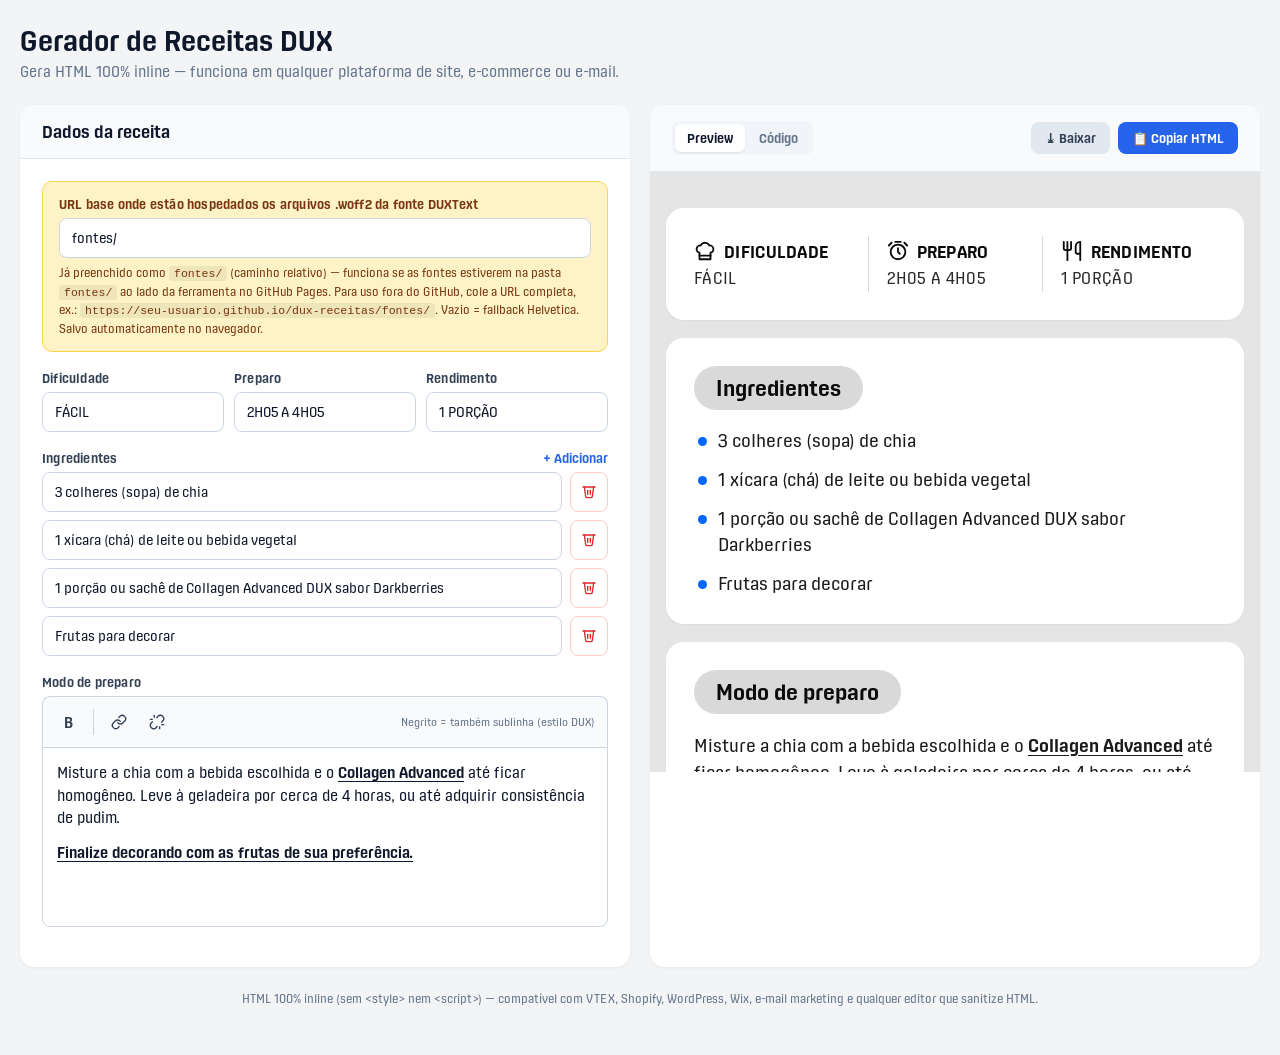
==== index.html @ 65982598 "Add files via upload" ====
<!DOCTYPE html>
<html lang="pt-BR">
<head>
<meta charset="UTF-8">
<meta name="viewport" content="width=device-width, initial-scale=1.0">
<title>Gerador de Receitas DUX</title>
<style>
  /* ============ FONTES DUXText (interface) ============ */
  @font-face { font-family: 'DUXText'; font-style: normal; font-weight: 300; src: url([data-uri]) format('woff2'); font-display: swap; }
  @font-face { font-family: 'DUXText'; font-style: normal; font-weight: 400; src: url([data-uri]) format('woff2'); font-display: swap; }
  @font-face { font-family: 'DUXText'; font-style: normal; font-weight: 700; src: url([data-uri]) format('woff2'); font-display: swap; }
  @font-face { font-family: 'DUXText'; font-style: italic; font-weight: 400; src: url([data-uri]) format('woff2'); font-display: swap; }

  *, *::before, *::after { box-sizing: border-box; }
  html, body { margin: 0; padding: 0; }
  body { font-family: 'DUXText', 'Helvetica Neue', Arial, sans-serif; background: #f3f4f6; color: #0f172a; min-height: 100vh; -webkit-font-smoothing: antialiased; }

  .app { max-width: 1280px; margin: 0 auto; padding: 24px 20px 40px; }
  .header { margin-bottom: 24px; }
  .header h1 { font-size: 28px; font-weight: 700; margin: 0; color: #0f172a; }
  .header p { font-size: 15px; color: #64748b; margin: 4px 0 0; font-weight: 400; }

  .grid { display: grid; grid-template-columns: 1fr 1fr; gap: 20px; }
  @media (max-width: 900px) { .grid { grid-template-columns: 1fr; } }

  .panel { background: #fff; border-radius: 14px; box-shadow: 0 1px 3px rgba(0,0,0,0.06); overflow: hidden; }
  .panel-header { padding: 16px 22px; border-bottom: 1px solid #e2e8f0; display: flex; align-items: center; justify-content: space-between; gap: 12px; flex-wrap: wrap; background: #f8fafc; }
  .panel-title { font-size: 17px; font-weight: 700; color: #0f172a; }
  .panel-body { padding: 22px; }

  .field { margin-bottom: 18px; }
  .field-label { display: block; font-size: 13px; font-weight: 700; color: #334155; margin-bottom: 6px; letter-spacing: 0.2px; }
  .row3 { display: grid; grid-template-columns: 1fr 1fr 1fr; gap: 10px; }
  @media (max-width: 600px) { .row3 { grid-template-columns: 1fr; } }

  input[type="text"], input[type="url"], textarea {
    width: 100%; padding: 10px 12px; border: 1px solid #cbd5e1; border-radius: 8px;
    font-family: inherit; font-size: 14px; color: #0f172a; background: #fff;
    transition: border-color 0.15s, box-shadow 0.15s;
  }
  input:focus, textarea:focus { outline: none; border-color: #2563eb; box-shadow: 0 0 0 3px rgba(37,99,235,0.15); }

  .ingredient-row { display: flex; gap: 8px; margin-bottom: 8px; }
  .ingredient-row input { flex: 1; }
  .btn-icon { padding: 8px 10px; border: 1px solid #fecaca; background: #fff; color: #dc2626; border-radius: 8px; cursor: pointer; font-family: inherit; }
  .btn-icon:hover:not(:disabled) { background: #fef2f2; }
  .btn-icon:disabled { opacity: 0.3; cursor: not-allowed; }
  .btn-add { background: none; border: none; color: #2563eb; font-weight: 700; cursor: pointer; font-size: 13px; padding: 0; font-family: inherit; }
  .btn-add:hover { text-decoration: underline; }

  .editor-toolbar { display: flex; gap: 4px; padding: 8px; border: 1px solid #cbd5e1; border-bottom: none; border-radius: 8px 8px 0 0; background: #f8fafc; }
  .tb-btn { width: 34px; height: 34px; display: inline-flex; align-items: center; justify-content: center; border: 1px solid transparent; background: transparent; border-radius: 6px; cursor: pointer; font-family: inherit; color: #334155; font-size: 15px; padding: 0; }
  .tb-btn:hover { background: #fff; border-color: #cbd5e1; color: #0f172a; }
  .tb-btn.active { background: #2563eb; color: #fff; border-color: #2563eb; }
  .tb-btn strong { font-weight: 800; }
  .tb-sep { width: 1px; background: #cbd5e1; margin: 4px 4px; }
  .tb-hint { margin-left: auto; font-size: 11px; color: #64748b; align-self: center; padding-right: 4px; }

  .editor { min-height: 180px; max-height: 400px; overflow-y: auto; padding: 14px; border: 1px solid #cbd5e1; border-radius: 0 0 8px 8px; font-family: inherit; font-size: 15px; color: #0f172a; background: #fff; line-height: 1.5; }
  .editor:focus { outline: none; border-color: #2563eb; box-shadow: 0 0 0 3px rgba(37,99,235,0.15); }
  .editor p { margin: 0 0 12px; }
  .editor p:last-child { margin-bottom: 0; }
  .editor strong { font-weight: 700; text-decoration: underline; text-underline-offset: 3px; }
  .editor a { color: #0066ff; text-decoration: underline; }
  .editor:empty::before { content: attr(data-placeholder); color: #94a3b8; pointer-events: none; }

  .modal-backdrop { position: fixed; inset: 0; background: rgba(15,23,42,0.5); display: none; align-items: center; justify-content: center; z-index: 100; padding: 20px; }
  .modal-backdrop.open { display: flex; }
  .modal { background: #fff; border-radius: 12px; padding: 24px; max-width: 460px; width: 100%; box-shadow: 0 20px 50px rgba(0,0,0,0.25); }
  .modal h3 { margin: 0 0 14px; font-size: 18px; font-weight: 700; color: #0f172a; }
  .modal-actions { display: flex; gap: 8px; justify-content: flex-end; margin-top: 16px; }

  .btn { display: inline-flex; align-items: center; gap: 6px; padding: 8px 14px; border-radius: 8px; font-family: inherit; font-size: 13px; font-weight: 700; cursor: pointer; border: none; }
  .btn-primary { background: #2563eb; color: #fff; }
  .btn-primary:hover { background: #1d4ed8; }
  .btn-secondary { background: #e2e8f0; color: #334155; }
  .btn-secondary:hover { background: #cbd5e1; }
  .btn-ghost { background: transparent; color: #64748b; }
  .btn-ghost:hover { background: #f1f5f9; color: #0f172a; }

  .tabs { display: inline-flex; background: #f1f5f9; padding: 3px; border-radius: 8px; gap: 2px; }
  .tab { padding: 6px 12px; border: none; background: transparent; border-radius: 6px; cursor: pointer; font-family: inherit; font-size: 13px; font-weight: 700; color: #64748b; }
  .tab.active { background: #fff; color: #0f172a; box-shadow: 0 1px 2px rgba(0,0,0,0.08); }

  .config-box { background: #fef3c7; border: 1px solid #fcd34d; border-radius: 10px; padding: 14px 16px; margin-bottom: 18px; }
  .config-box .field { margin-bottom: 8px; }
  .config-box .field:last-child { margin-bottom: 0; }
  .config-box .field-label { color: #78350f; }
  .config-box .hint { font-size: 12px; color: #78350f; font-weight: 400; line-height: 1.45; }
  .config-box code { background: rgba(0,0,0,0.06); padding: 1px 5px; border-radius: 3px; font-size: 11.5px; }

  .preview-container { background: #e5e5e5; height: 600px; overflow: auto; }
  .preview-container iframe { width: 100%; height: 100%; border: none; background: #e5e5e5; }
  .code-container { background: #0f172a; color: #e2e8f0; padding: 16px; max-height: 600px; overflow: auto; font-family: ui-monospace, SFMono-Regular, Menlo, monospace; font-size: 12px; line-height: 1.5; white-space: pre-wrap; word-break: break-all; }

  .toast { position: fixed; bottom: 24px; right: 24px; background: #0f172a; color: #fff; padding: 12px 18px; border-radius: 8px; font-weight: 700; font-size: 14px; opacity: 0; transform: translateY(20px); transition: all 0.25s; z-index: 200; pointer-events: none; }
  .toast.show { opacity: 1; transform: translateY(0); }

  .footer { text-align: center; margin-top: 24px; font-size: 12px; color: #64748b; font-weight: 400; }
</style>
</head>
<body>

<div class="app">
  <header class="header">
    <h1>Gerador de Receitas DUX</h1>
    <p>Gera HTML 100% inline — funciona em qualquer plataforma de site, e-commerce ou e-mail.</p>
  </header>

  <div class="grid">

    <!-- ============ FORMULÁRIO ============ -->
    <div class="panel">
      <div class="panel-header"><div class="panel-title">Dados da receita</div></div>
      <div class="panel-body">

        <div class="config-box">
          <div class="field">
            <label class="field-label" for="font-url">URL base onde estão hospedados os arquivos .woff2 da fonte DUXText</label>
            <input type="url" id="font-url" placeholder="Ex: https://seu-usuario.github.io/dux-receitas/fontes/ ou fontes/" value="fontes/">
            <div class="hint" style="margin-top:6px;">
              Já preenchido como <code>fontes/</code> (caminho relativo) — funciona se as fontes estiverem na pasta <code>fontes/</code> ao lado da ferramenta no GitHub Pages. Para uso fora do GitHub, cole a URL completa, ex.: <code>https://seu-usuario.github.io/dux-receitas/fontes/</code>. Vazio = fallback Helvetica. Salvo automaticamente no navegador.
            </div>
          </div>
        </div>

        <div class="field">
          <div class="row3">
            <div>
              <label class="field-label">Dificuldade</label>
              <input type="text" id="f-difficulty" value="FÁCIL">
            </div>
            <div>
              <label class="field-label">Preparo</label>
              <input type="text" id="f-prep" value="2H05 A 4H05">
            </div>
            <div>
              <label class="field-label">Rendimento</label>
              <input type="text" id="f-yield" value="1 PORÇÃO">
            </div>
          </div>
        </div>

        <div class="field">
          <div style="display:flex; justify-content:space-between; align-items:center; margin-bottom:6px;">
            <label class="field-label" style="margin:0;">Ingredientes</label>
            <button class="btn-add" id="btn-add-ing">+ Adicionar</button>
          </div>
          <div id="ingredients-list"></div>
        </div>

        <div class="field">
          <label class="field-label">Modo de preparo</label>
          <div class="editor-toolbar">
            <button type="button" class="tb-btn" data-cmd="bold" title="Negrito (Ctrl+B)"><strong>B</strong></button>
            <div class="tb-sep"></div>
            <button type="button" class="tb-btn" id="btn-link" title="Inserir/editar link (Ctrl+K)">
              <svg width="16" height="16" viewBox="0 0 24 24" fill="none" stroke="currentColor" stroke-width="2" stroke-linecap="round" stroke-linejoin="round"><path d="M10 13a5 5 0 0 0 7.54.54l3-3a5 5 0 0 0-7.07-7.07l-1.72 1.71"/><path d="M14 11a5 5 0 0 0-7.54-.54l-3 3a5 5 0 0 0 7.07 7.07l1.71-1.71"/></svg>
            </button>
            <button type="button" class="tb-btn" id="btn-unlink" title="Remover link">
              <svg width="16" height="16" viewBox="0 0 24 24" fill="none" stroke="currentColor" stroke-width="2" stroke-linecap="round" stroke-linejoin="round"><path d="m18.84 12.25 1.72-1.71h-.02a5.004 5.004 0 0 0-.12-7.07 5.006 5.006 0 0 0-6.95 0l-1.72 1.71"/><path d="m5.17 11.75-1.71 1.71a5.004 5.004 0 0 0 .12 7.07 5.006 5.006 0 0 0 6.95 0l1.71-1.71"/><line x1="8" y1="2" x2="8" y2="5"/><line x1="2" y1="8" x2="5" y2="8"/><line x1="16" y1="19" x2="16" y2="22"/><line x1="19" y1="16" x2="22" y2="16"/></svg>
            </button>
            <div class="tb-hint">Negrito = também sublinha (estilo DUX)</div>
          </div>
          <div class="editor" id="editor" contenteditable="true" data-placeholder="Escreva o modo de preparo aqui..."></div>
        </div>

      </div>
    </div>

    <!-- ============ PREVIEW / CÓDIGO ============ -->
    <div class="panel">
      <div class="panel-header">
        <div class="tabs">
          <button class="tab active" data-view="preview">Preview</button>
          <button class="tab" data-view="code">Código</button>
        </div>
        <div style="display:flex; gap:8px;">
          <button class="btn btn-secondary" id="btn-download">⤓ Baixar</button>
          <button class="btn btn-primary" id="btn-copy">📋 Copiar HTML</button>
        </div>
      </div>
      <div class="preview-container" id="preview-pane"><iframe id="preview-frame"></iframe></div>
      <div class="code-container" id="code-pane" style="display:none;"></div>
    </div>

  </div>

  <p class="footer">HTML 100% inline (sem &lt;style&gt; nem &lt;script&gt;) — compatível com VTEX, Shopify, WordPress, Wix, e-mail marketing e qualquer editor que sanitize HTML.</p>
</div>

<!-- Modal de link -->
<div class="modal-backdrop" id="link-modal">
  <div class="modal">
    <h3 id="link-modal-title">Inserir link</h3>
    <div class="field">
      <label class="field-label">Texto exibido</label>
      <input type="text" id="link-text" placeholder="Ex.: clique aqui">
    </div>
    <div class="field" style="margin-bottom:0;">
      <label class="field-label">URL</label>
      <input type="text" id="link-url" placeholder="https://...">
    </div>
    <div class="modal-actions">
      <button class="btn btn-ghost" id="link-cancel">Cancelar</button>
      <button class="btn btn-primary" id="link-save">Aplicar</button>
    </div>
  </div>
</div>

<div class="toast" id="toast">Copiado!</div>

<script>
(function() {
  'use strict';

  // ============ ESTADO ============
  let ingredients = [
    '3 colheres (sopa) de chia',
    '1 xícara (chá) de leite ou bebida vegetal',
    '1 porção ou sachê de Collagen Advanced DUX sabor Darkberries',
    'Frutas para decorar'
  ];

  // ============ UTILS ============
  const $ = (s) => document.querySelector(s);
  const $$ = (s) => document.querySelectorAll(s);
  const escapeHtml = (s) => s.replace(/&/g,'&amp;').replace(/</g,'&lt;').replace(/>/g,'&gt;').replace(/"/g,'&quot;');
  const escapeAttr = (s) => s.replace(/&/g,'&amp;').replace(/"/g,'&quot;').replace(/</g,'&lt;').replace(/>/g,'&gt;');

  function showToast(msg) {
    const t = $('#toast'); t.textContent = msg; t.classList.add('show');
    setTimeout(() => t.classList.remove('show'), 1800);
  }

  // ============ FONT URL (salvo em localStorage) ============
  const fontUrlInput = $('#font-url');
  const savedFontUrl = localStorage.getItem('dux_font_url');
  if (savedFontUrl) fontUrlInput.value = savedFontUrl;
  fontUrlInput.addEventListener('input', () => {
    localStorage.setItem('dux_font_url', fontUrlInput.value.trim());
    updateOutput();
  });

  // ============ INGREDIENTES ============
  function renderIngredients() {
    const list = $('#ingredients-list');
    list.innerHTML = '';
    ingredients.forEach((ing, i) => {
      const row = document.createElement('div');
      row.className = 'ingredient-row';
      row.innerHTML = `
        <input type="text" value="${escapeAttr(ing)}" data-idx="${i}">
        <button class="btn-icon" data-remove="${i}" ${ingredients.length===1?'disabled':''} title="Remover">
          <svg width="16" height="16" viewBox="0 0 24 24" fill="none" stroke="currentColor" stroke-width="2" stroke-linecap="round" stroke-linejoin="round"><polyline points="3 6 5 6 21 6"/><path d="M19 6l-2 14a2 2 0 0 1-2 2H9a2 2 0 0 1-2-2L5 6"/><path d="M10 11v6"/><path d="M14 11v6"/></svg>
        </button>
      `;
      list.appendChild(row);
    });
    list.querySelectorAll('input').forEach(inp => {
      inp.addEventListener('input', (e) => {
        ingredients[+e.target.dataset.idx] = e.target.value;
        updateOutput();
      });
    });
    list.querySelectorAll('[data-remove]').forEach(btn => {
      btn.addEventListener('click', (e) => {
        ingredients.splice(+e.currentTarget.dataset.remove, 1);
        renderIngredients();
        updateOutput();
      });
    });
  }

  $('#btn-add-ing').addEventListener('click', () => {
    ingredients.push('');
    renderIngredients();
    updateOutput();
    const inputs = $('#ingredients-list').querySelectorAll('input');
    inputs[inputs.length - 1].focus();
  });

  // ============ EDITOR ============
  const editor = $('#editor');
  editor.innerHTML = '<p>Misture a chia com a bebida escolhida e o <strong>Collagen Advanced</strong> até ficar homogêneo. Leve à geladeira por cerca de 4 horas, ou até adquirir consistência de pudim.</p><p><strong>Finalize decorando com as frutas de sua preferência.</strong></p>';

  $$('.tb-btn[data-cmd]').forEach(btn => {
    btn.addEventListener('mousedown', (e) => e.preventDefault());
    btn.addEventListener('click', () => {
      document.execCommand(btn.dataset.cmd, false, null);
      editor.focus();
      updateOutput();
      updateToolbarState();
    });
  });

  editor.addEventListener('keydown', (e) => {
    if ((e.ctrlKey || e.metaKey) && e.key.toLowerCase() === 'b') {
      e.preventDefault();
      document.execCommand('bold', false, null);
      updateOutput(); updateToolbarState();
    }
    if ((e.ctrlKey || e.metaKey) && e.key.toLowerCase() === 'k') {
      e.preventDefault(); openLinkModal();
    }
  });

  editor.addEventListener('input', () => {
    if (editor.innerHTML.trim() === '' || editor.innerHTML === '<br>') editor.innerHTML = '';
    updateOutput();
  });
  editor.addEventListener('mouseup', updateToolbarState);
  editor.addEventListener('keyup', updateToolbarState);

  function updateToolbarState() {
    $$('.tb-btn[data-cmd]').forEach(btn => {
      try {
        btn.classList.toggle('active', document.queryCommandState(btn.dataset.cmd));
      } catch (e) {}
    });
  }

  editor.addEventListener('paste', (e) => {
    e.preventDefault();
    const text = (e.clipboardData || window.clipboardData).getData('text/plain');
    document.execCommand('insertText', false, text);
  });

  // ============ MODAL LINK ============
  let savedRange = null;
  function saveSelection() { const sel = window.getSelection(); if (sel.rangeCount > 0) savedRange = sel.getRangeAt(0).cloneRange(); }
  function restoreSelection() { if (savedRange) { const sel = window.getSelection(); sel.removeAllRanges(); sel.addRange(savedRange); } }
  function getCurrentLink() {
    const sel = window.getSelection();
    if (sel.rangeCount === 0) return null;
    let node = sel.getRangeAt(0).startContainer;
    while (node && node !== editor) {
      if (node.nodeType === 1 && node.tagName === 'A') return node;
      node = node.parentNode;
    }
    return null;
  }
  function openLinkModal() {
    saveSelection();
    const sel = window.getSelection();
    const existing = getCurrentLink();
    if (existing) {
      $('#link-modal-title').textContent = 'Editar link';
      $('#link-text').value = existing.textContent;
      $('#link-url').value = existing.getAttribute('href') || '';
    } else {
      $('#link-modal-title').textContent = 'Inserir link';
      $('#link-text').value = sel.toString();
      $('#link-url').value = '';
    }
    $('#link-modal').classList.add('open');
    setTimeout(() => { ($('#link-text').value ? $('#link-url') : $('#link-text')).focus(); }, 50);
  }
  function closeLinkModal() { $('#link-modal').classList.remove('open'); }

  $('#btn-link').addEventListener('mousedown', (e) => e.preventDefault());
  $('#btn-link').addEventListener('click', openLinkModal);
  $('#btn-unlink').addEventListener('mousedown', (e) => e.preventDefault());
  $('#btn-unlink').addEventListener('click', () => {
    document.execCommand('unlink', false, null);
    editor.focus(); updateOutput();
  });
  $('#link-cancel').addEventListener('click', closeLinkModal);
  $('#link-modal').addEventListener('click', (e) => { if (e.target === $('#link-modal')) closeLinkModal(); });
  $('#link-save').addEventListener('click', () => {
    let url = $('#link-url').value.trim();
    const text = $('#link-text').value.trim();
    if (!url) { $('#link-url').focus(); return; }
    if (!/^(https?:|mailto:|tel:|#|\/)/i.test(url)) url = 'https://' + url;
    restoreSelection();
    const existing = getCurrentLink();
    if (existing) {
      existing.setAttribute('href', url);
      existing.setAttribute('target', '_blank');
      existing.setAttribute('rel', 'noopener');
      if (text) existing.textContent = text;
    } else {
      const linkHtml = `<a href="${escapeAttr(url)}" target="_blank" rel="noopener">${escapeHtml(text || url)}</a>`;
      document.execCommand('insertHTML', false, linkHtml);
    }
    closeLinkModal(); editor.focus(); updateOutput();
  });
  ['#link-text', '#link-url'].forEach(s => {
    $(s).addEventListener('keydown', (e) => {
      if (e.key === 'Enter') { e.preventDefault(); $('#link-save').click(); }
      if (e.key === 'Escape') closeLinkModal();
    });
  });

  // ============ SERIALIZAR EDITOR -> HTML INLINE ============
  // Aplica style="" inline em <p>, <strong> e <a>
  function getInlinePreparationHtml() {
    const clone = editor.cloneNode(true);
    // Remove atributos não desejados
    clone.querySelectorAll('*').forEach(el => {
      const tag = el.tagName.toLowerCase();
      const allowed = (tag === 'a') ? ['href'] : [];
      [...el.attributes].forEach(attr => { if (!allowed.includes(attr.name)) el.removeAttribute(attr.name); });
      if (tag === 'b') { const s = document.createElement('strong'); s.innerHTML = el.innerHTML; el.replaceWith(s); }
    });

    let html = clone.innerHTML.trim();
    if (!html.startsWith('<p')) html = '<p>' + html + '</p>';

    // Aplica estilos inline
    html = html.replace(/<p>/g, '<p style="font-family:\'DUXText\',\'Helvetica Neue\',Arial,sans-serif;font-size:18px;font-weight:400;line-height:1.5;margin:0 0 14px 0;color:#1a1a1a;">');
    html = html.replace(/<strong>/g, '<strong style="font-weight:700;text-decoration:underline;text-underline-offset:3px;">');
    // Links: substitui qualquer <a ...> existente por <a> com style inline + target/rel
    html = html.replace(/<a\s+href="([^"]*)"[^>]*>/g, (m, href) => {
      return `<a href="${href}" target="_blank" rel="noopener" style="color:#0066ff;text-decoration:underline;text-underline-offset:3px;">`;
    });
    // Remover margin-bottom do último <p>
    html = html.replace(/(<p[^>]*?)margin:0 0 14px 0;([^>]*>)(?=(?:(?!<p\b).)*$)/s, '$1margin:0;$2');

    return html;
  }

  // ============ GERAR HTML FINAL (100% INLINE) ============
  function generateHtml() {
    const difficulty = escapeHtml($('#f-difficulty').value);
    const prep = escapeHtml($('#f-prep').value);
    const yld = escapeHtml($('#f-yield').value);
    const fontUrl = fontUrlInput.value.trim().replace(/\/+$/, ''); // remove barra final

    const fontStack = "'DUXText','Helvetica Neue',Arial,sans-serif";

    // Bloco @font-face (única coisa que não pode ser inline)
    // Se a plataforma remover, o fallback Helvetica é usado automaticamente
    let fontFaceBlock = '';
    if (fontUrl) {
      fontFaceBlock = `<style>
@font-face { font-family: 'DUXText'; font-style: normal; font-weight: 300; src: url('${fontUrl}/DUXText-Light.woff2') format('woff2'); font-display: swap; }
@font-face { font-family: 'DUXText'; font-style: normal; font-weight: 400; src: url('${fontUrl}/DUXText-Regular.woff2') format('woff2'); font-display: swap; }
@font-face { font-family: 'DUXText'; font-style: normal; font-weight: 700; src: url('${fontUrl}/DUXText-Bold.woff2') format('woff2'); font-display: swap; }
@font-face { font-family: 'DUXText'; font-style: italic; font-weight: 400; src: url('${fontUrl}/DUXText-Italic.woff2') format('woff2'); font-display: swap; }
</style>
`;
    }

    // Ingredientes — bolinha azul como <span> inline real (sem ::before)
    const ingItems = ingredients.filter(i => i.trim()).map((ing, idx, arr) => {
      const isLast = idx === arr.length - 1;
      return `      <li style="font-family:${fontStack};position:relative;padding-left:24px;margin-bottom:${isLast ? '0' : '14px'};font-size:18px;font-weight:400;line-height:1.4;color:#1a1a1a;list-style:none;">
        <span style="position:absolute;left:4px;top:9px;width:9px;height:9px;background:#0066ff;border-radius:50%;display:inline-block;"></span>${escapeHtml(ing)}
      </li>`;
    }).join('\n');

    const prepHtml = getInlinePreparationHtml();

    // Estilos comuns
    const cardStyle = 'background:#ffffff;border-radius:18px;padding:28px;margin:0 auto 18px auto;max-width:720px;box-shadow:0 1px 2px rgba(0,0,0,0.04);font-family:' + fontStack + ';color:#1a1a1a;box-sizing:border-box;';
    const badgeStyle = 'display:inline-block;background:#d9d9d9;color:#0a0a0a;font-family:' + fontStack + ';font-weight:700;font-size:22px;padding:8px 22px;border-radius:999px;margin-bottom:18px;';
    const metaLabelStyle = 'font-family:' + fontStack + ';display:flex;align-items:center;gap:8px;font-weight:700;font-size:17px;letter-spacing:0.3px;margin-bottom:6px;color:#0a0a0a;';
    const metaValueStyle = 'font-family:' + fontStack + ';font-size:16px;font-weight:400;color:#2a2a2a;letter-spacing:0.3px;';
    const wrapperStyle = 'max-width:720px;margin:0 auto;padding:16px;box-sizing:border-box;background:transparent;font-family:' + fontStack + ';';

    return `<!-- Receita DUX -->
${fontFaceBlock}<div style="${wrapperStyle}">

  <!-- Quadro 1: Dificuldade / Preparo / Rendimento -->
  <div style="${cardStyle}">
    <table role="presentation" cellpadding="0" cellspacing="0" border="0" style="width:100%;border-collapse:collapse;">
      <tr>
        <td style="width:33.33%;padding:4px 18px 4px 0;border-right:1px solid #d8d8d8;vertical-align:top;">
          <div style="${metaLabelStyle}">
            <svg viewBox="0 0 24 24" width="22" height="22" fill="none" stroke="currentColor" stroke-width="2" stroke-linecap="round" stroke-linejoin="round" style="flex-shrink:0;"><path d="M6 13.87A4 4 0 0 1 7.41 6a5.11 5.11 0 0 1 1.05-1.54 5 5 0 0 1 7.08 0A5.11 5.11 0 0 1 16.59 6 4 4 0 0 1 18 13.87V21H6Z"/><line x1="6" y1="17" x2="18" y2="17"/></svg>
            DIFICULDADE
          </div>
          <div style="${metaValueStyle}">${difficulty}</div>
        </td>
        <td style="width:33.33%;padding:4px 18px;border-right:1px solid #d8d8d8;vertical-align:top;">
          <div style="${metaLabelStyle}">
            <svg viewBox="0 0 24 24" width="22" height="22" fill="none" stroke="currentColor" stroke-width="2" stroke-linecap="round" stroke-linejoin="round" style="flex-shrink:0;"><circle cx="12" cy="13" r="8"/><path d="M12 9v4l2 2"/><path d="M5 3 2 6"/><path d="m22 6-3-3"/><path d="M9 2h6"/></svg>
            PREPARO
          </div>
          <div style="${metaValueStyle}">${prep}</div>
        </td>
        <td style="width:33.33%;padding:4px 0 4px 18px;vertical-align:top;">
          <div style="${metaLabelStyle}">
            <svg viewBox="0 0 24 24" width="22" height="22" fill="none" stroke="currentColor" stroke-width="2" stroke-linecap="round" stroke-linejoin="round" style="flex-shrink:0;"><path d="M3 2v7c0 1.1.9 2 2 2h4a2 2 0 0 0 2-2V2"/><path d="M7 2v20"/><path d="M21 15V2a5 5 0 0 0-5 5v6c0 1.1.9 2 2 2h3Zm0 0v7"/></svg>
            RENDIMENTO
          </div>
          <div style="${metaValueStyle}">${yld}</div>
        </td>
      </tr>
    </table>
  </div>

  <!-- Quadro 2: Ingredientes -->
  <div style="${cardStyle}">
    <div style="${badgeStyle}">Ingredientes</div>
    <ul style="list-style:none;padding:0;margin:0;font-family:${fontStack};">
${ingItems}
    </ul>
  </div>

  <!-- Quadro 3: Modo de preparo -->
  <div style="${cardStyle}">
    <div style="${badgeStyle}">Modo de preparo</div>
    <div style="font-family:${fontStack};">
${prepHtml}
    </div>
  </div>

  <!-- Quadro 4: CTA -->
  <div style="${cardStyle}padding:24px 28px;text-align:center;">
    <a href="https://www.duxhumanhealth.com/collagen-advanced/p" target="_blank" rel="noopener" style="display:inline-block;color:#0066ff;font-family:${fontStack};font-weight:700;font-size:17px;text-decoration:none;border-bottom:2px solid #0066ff;padding-bottom:3px;">Navegue e conheça mais Receitas DUXPRO!</a>
  </div>

</div>
<!-- Fim Receita DUX -->`;
  }

  // ============ ATUALIZAR PREVIEW ============
  let currentHtml = '';
  function updateOutput() {
    currentHtml = generateHtml();
    const iframe = $('#preview-frame');
    const doc = `<!DOCTYPE html><html><head><meta charset="UTF-8"><meta name="viewport" content="width=device-width,initial-scale=1"><style>body{background:#e5e5e5;margin:0;padding:20px 0;}</style></head><body>${currentHtml}</body></html>`;
    iframe.srcdoc = doc;
    $('#code-pane').textContent = currentHtml;
  }

  $$('.tab').forEach(tab => {
    tab.addEventListener('click', () => {
      $$('.tab').forEach(t => t.classList.remove('active'));
      tab.classList.add('active');
      if (tab.dataset.view === 'preview') {
        $('#preview-pane').style.display = '';
        $('#code-pane').style.display = 'none';
      } else {
        $('#preview-pane').style.display = 'none';
        $('#code-pane').style.display = '';
      }
    });
  });

  ['#f-difficulty', '#f-prep', '#f-yield'].forEach(s => {
    $(s).addEventListener('input', updateOutput);
  });

  $('#btn-copy').addEventListener('click', async () => {
    try {
      await navigator.clipboard.writeText(currentHtml);
      showToast('HTML copiado!');
    } catch (e) {
      const ta = document.createElement('textarea');
      ta.value = currentHtml;
      document.body.appendChild(ta);
      ta.select(); document.execCommand('copy'); document.body.removeChild(ta);
      showToast('HTML copiado!');
    }
  });

  $('#btn-download').addEventListener('click', () => {
    const full = `<!DOCTYPE html><html lang="pt-BR"><head><meta charset="UTF-8"><meta name="viewport" content="width=device-width, initial-scale=1.0"><title>Receita DUX</title><style>body { background: #e5e5e5; margin: 0; padding: 24px 0; min-height: 100vh; }</style></head><body>${currentHtml}</body></html>`;
    const blob = new Blob([full], { type: 'text/html' });
    const url = URL.createObjectURL(blob);
    const a = document.createElement('a');
    a.href = url; a.download = 'receita-dux.html'; a.click();
    URL.revokeObjectURL(url);
    showToast('Arquivo baixado!');
  });

  renderIngredients();
  updateOutput();
})();
</script>

</body>
</html>
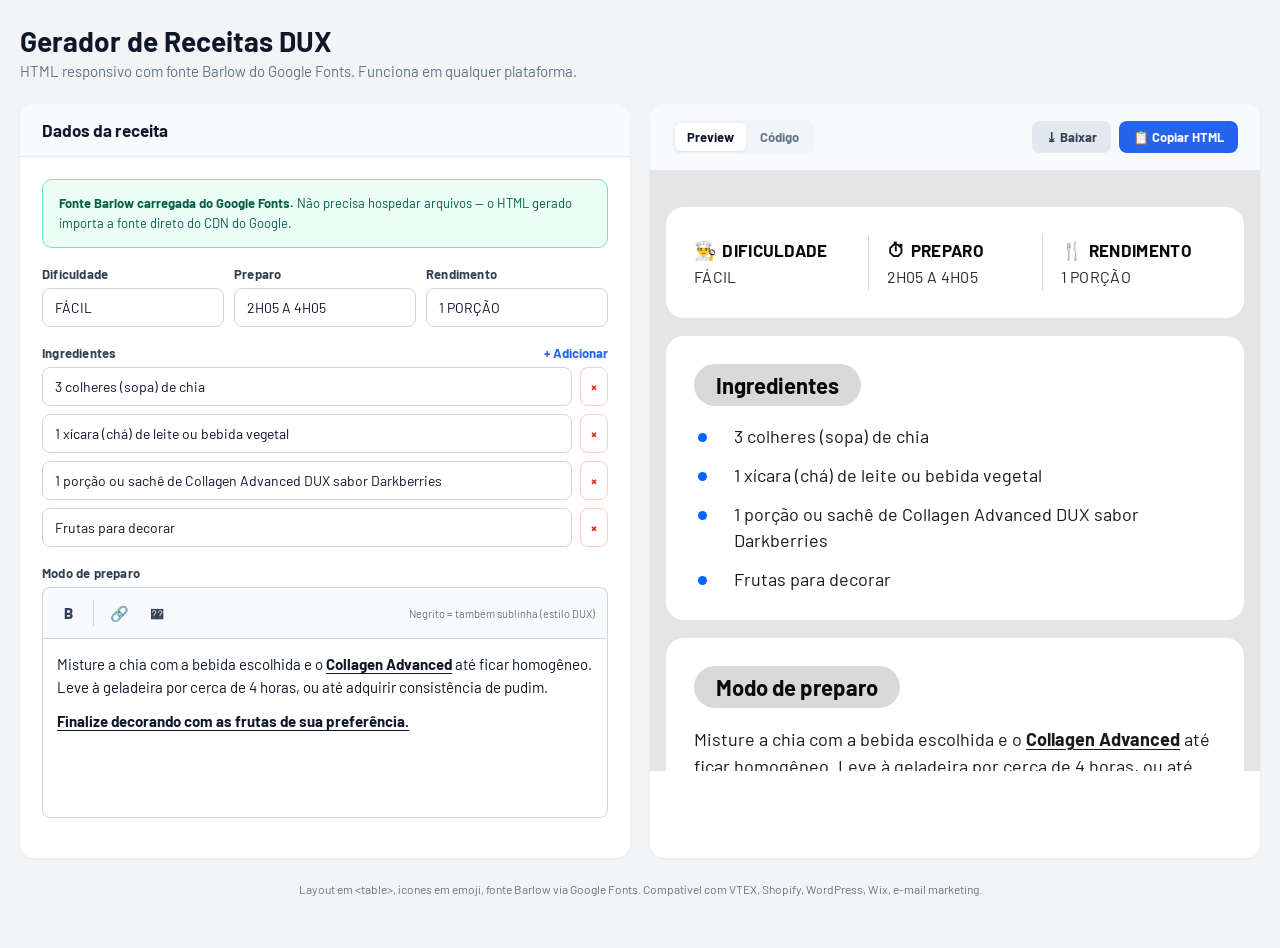
==== commit 6513bce5: "Update index.html" ====
--- a/index.html
+++ b/index.html
@@ -4,16 +4,13 @@
 <meta charset="UTF-8">
 <meta name="viewport" content="width=device-width, initial-scale=1.0">
 <title>Gerador de Receitas DUX</title>
+<link rel="preconnect" href="https://fonts.googleapis.com">
+<link rel="preconnect" href="https://fonts.gstatic.com" crossorigin>
+<link href="https://fonts.googleapis.com/css2?family=Barlow:ital,wght@0,300;0,400;0,500;0,700;1,400;1,700&display=swap" rel="stylesheet">
 <style>
-  /* ============ FONTES DUXText (interface) ============ */
-  @font-face { font-family: 'DUXText'; font-style: normal; font-weight: 300; src: url([data-uri]) format('woff2'); font-display: swap; }
-  @font-face { font-family: 'DUXText'; font-style: normal; font-weight: 400; src: url([data-uri]) format('woff2'); font-display: swap; }
-  @font-face { font-family: 'DUXText'; font-style: normal; font-weight: 700; src: url([data-uri]) format('woff2'); font-display: swap; }
-  @font-face { font-family: 'DUXText'; font-style: italic; font-weight: 400; src: url([data-uri]) format('woff2'); font-display: swap; }
-
   *, *::before, *::after { box-sizing: border-box; }
   html, body { margin: 0; padding: 0; }
-  body { font-family: 'DUXText', 'Helvetica Neue', Arial, sans-serif; background: #f3f4f6; color: #0f172a; min-height: 100vh; -webkit-font-smoothing: antialiased; }
+  body { font-family: 'Barlow', 'Helvetica Neue', Arial, sans-serif; background: #f3f4f6; color: #0f172a; min-height: 100vh; -webkit-font-smoothing: antialiased; }
 
   .app { max-width: 1280px; margin: 0 auto; padding: 24px 20px 40px; }
   .header { margin-bottom: 24px; }
@@ -36,13 +33,12 @@
   input[type="text"], input[type="url"], textarea {
     width: 100%; padding: 10px 12px; border: 1px solid #cbd5e1; border-radius: 8px;
     font-family: inherit; font-size: 14px; color: #0f172a; background: #fff;
-    transition: border-color 0.15s, box-shadow 0.15s;
   }
   input:focus, textarea:focus { outline: none; border-color: #2563eb; box-shadow: 0 0 0 3px rgba(37,99,235,0.15); }
 
   .ingredient-row { display: flex; gap: 8px; margin-bottom: 8px; }
   .ingredient-row input { flex: 1; }
-  .btn-icon { padding: 8px 10px; border: 1px solid #fecaca; background: #fff; color: #dc2626; border-radius: 8px; cursor: pointer; font-family: inherit; }
+  .btn-icon { padding: 8px 10px; border: 1px solid #fecaca; background: #fff; color: #dc2626; border-radius: 8px; cursor: pointer; font-family: inherit; font-weight: 700; }
   .btn-icon:hover:not(:disabled) { background: #fef2f2; }
   .btn-icon:disabled { opacity: 0.3; cursor: not-allowed; }
   .btn-add { background: none; border: none; color: #2563eb; font-weight: 700; cursor: pointer; font-size: 13px; padding: 0; font-family: inherit; }
@@ -82,12 +78,9 @@
   .tab { padding: 6px 12px; border: none; background: transparent; border-radius: 6px; cursor: pointer; font-family: inherit; font-size: 13px; font-weight: 700; color: #64748b; }
   .tab.active { background: #fff; color: #0f172a; box-shadow: 0 1px 2px rgba(0,0,0,0.08); }
 
-  .config-box { background: #fef3c7; border: 1px solid #fcd34d; border-radius: 10px; padding: 14px 16px; margin-bottom: 18px; }
-  .config-box .field { margin-bottom: 8px; }
-  .config-box .field:last-child { margin-bottom: 0; }
-  .config-box .field-label { color: #78350f; }
-  .config-box .hint { font-size: 12px; color: #78350f; font-weight: 400; line-height: 1.45; }
-  .config-box code { background: rgba(0,0,0,0.06); padding: 1px 5px; border-radius: 3px; font-size: 11.5px; }
+  .info-box { background: #ecfdf5; border: 1px solid #6ee7b7; border-radius: 10px; padding: 14px 16px; margin-bottom: 18px; font-size: 13px; color: #065f46; line-height: 1.5; }
+  .info-box strong { font-weight: 700; }
+  .info-box code { background: rgba(0,0,0,0.06); padding: 1px 5px; border-radius: 3px; font-size: 11.5px; }
 
   .preview-container { background: #e5e5e5; height: 600px; overflow: auto; }
   .preview-container iframe { width: 100%; height: 100%; border: none; background: #e5e5e5; }
@@ -104,24 +97,17 @@
 <div class="app">
   <header class="header">
     <h1>Gerador de Receitas DUX</h1>
-    <p>Gera HTML 100% inline — funciona em qualquer plataforma de site, e-commerce ou e-mail.</p>
+    <p>HTML responsivo com fonte Barlow do Google Fonts. Funciona em qualquer plataforma.</p>
   </header>
 
   <div class="grid">
 
-    <!-- ============ FORMULÁRIO ============ -->
     <div class="panel">
       <div class="panel-header"><div class="panel-title">Dados da receita</div></div>
       <div class="panel-body">
 
-        <div class="config-box">
-          <div class="field">
-            <label class="field-label" for="font-url">URL base onde estão hospedados os arquivos .woff2 da fonte DUXText</label>
-            <input type="url" id="font-url" placeholder="Ex: https://seu-usuario.github.io/dux-receitas/fontes/ ou fontes/" value="fontes/">
-            <div class="hint" style="margin-top:6px;">
-              Já preenchido como <code>fontes/</code> (caminho relativo) — funciona se as fontes estiverem na pasta <code>fontes/</code> ao lado da ferramenta no GitHub Pages. Para uso fora do GitHub, cole a URL completa, ex.: <code>https://seu-usuario.github.io/dux-receitas/fontes/</code>. Vazio = fallback Helvetica. Salvo automaticamente no navegador.
-            </div>
-          </div>
+        <div class="info-box">
+          <strong>Fonte Barlow carregada do Google Fonts.</strong> Não precisa hospedar arquivos — o HTML gerado importa a fonte direto do CDN do Google.
         </div>
 
         <div class="field">
@@ -154,12 +140,8 @@
           <div class="editor-toolbar">
             <button type="button" class="tb-btn" data-cmd="bold" title="Negrito (Ctrl+B)"><strong>B</strong></button>
             <div class="tb-sep"></div>
-            <button type="button" class="tb-btn" id="btn-link" title="Inserir/editar link (Ctrl+K)">
-              <svg width="16" height="16" viewBox="0 0 24 24" fill="none" stroke="currentColor" stroke-width="2" stroke-linecap="round" stroke-linejoin="round"><path d="M10 13a5 5 0 0 0 7.54.54l3-3a5 5 0 0 0-7.07-7.07l-1.72 1.71"/><path d="M14 11a5 5 0 0 0-7.54-.54l-3 3a5 5 0 0 0 7.07 7.07l1.71-1.71"/></svg>
-            </button>
-            <button type="button" class="tb-btn" id="btn-unlink" title="Remover link">
-              <svg width="16" height="16" viewBox="0 0 24 24" fill="none" stroke="currentColor" stroke-width="2" stroke-linecap="round" stroke-linejoin="round"><path d="m18.84 12.25 1.72-1.71h-.02a5.004 5.004 0 0 0-.12-7.07 5.006 5.006 0 0 0-6.95 0l-1.72 1.71"/><path d="m5.17 11.75-1.71 1.71a5.004 5.004 0 0 0 .12 7.07 5.006 5.006 0 0 0 6.95 0l1.71-1.71"/><line x1="8" y1="2" x2="8" y2="5"/><line x1="2" y1="8" x2="5" y2="8"/><line x1="16" y1="19" x2="16" y2="22"/><line x1="19" y1="16" x2="22" y2="16"/></svg>
-            </button>
+            <button type="button" class="tb-btn" id="btn-link" title="Inserir/editar link (Ctrl+K)">🔗</button>
+            <button type="button" class="tb-btn" id="btn-unlink" title="Remover link">🔗⃠</button>
             <div class="tb-hint">Negrito = também sublinha (estilo DUX)</div>
           </div>
           <div class="editor" id="editor" contenteditable="true" data-placeholder="Escreva o modo de preparo aqui..."></div>
@@ -168,7 +150,6 @@
       </div>
     </div>
 
-    <!-- ============ PREVIEW / CÓDIGO ============ -->
     <div class="panel">
       <div class="panel-header">
         <div class="tabs">
@@ -186,10 +167,9 @@
 
   </div>
 
-  <p class="footer">HTML 100% inline (sem &lt;style&gt; nem &lt;script&gt;) — compatível com VTEX, Shopify, WordPress, Wix, e-mail marketing e qualquer editor que sanitize HTML.</p>
+  <p class="footer">Layout em &lt;table&gt;, ícones em emoji, fonte Barlow via Google Fonts. Compatível com VTEX, Shopify, WordPress, Wix, e-mail marketing.</p>
 </div>
 
-<!-- Modal de link -->
 <div class="modal-backdrop" id="link-modal">
   <div class="modal">
     <h3 id="link-modal-title">Inserir link</h3>
@@ -214,7 +194,6 @@
 (function() {
   'use strict';
 
-  // ============ ESTADO ============
   let ingredients = [
     '3 colheres (sopa) de chia',
     '1 xícara (chá) de leite ou bebida vegetal',
@@ -222,7 +201,6 @@
     'Frutas para decorar'
   ];
 
-  // ============ UTILS ============
   const $ = (s) => document.querySelector(s);
   const $$ = (s) => document.querySelectorAll(s);
   const escapeHtml = (s) => s.replace(/&/g,'&amp;').replace(/</g,'&lt;').replace(/>/g,'&gt;').replace(/"/g,'&quot;');
@@ -233,16 +211,6 @@
     setTimeout(() => t.classList.remove('show'), 1800);
   }
 
-  // ============ FONT URL (salvo em localStorage) ============
-  const fontUrlInput = $('#font-url');
-  const savedFontUrl = localStorage.getItem('dux_font_url');
-  if (savedFontUrl) fontUrlInput.value = savedFontUrl;
-  fontUrlInput.addEventListener('input', () => {
-    localStorage.setItem('dux_font_url', fontUrlInput.value.trim());
-    updateOutput();
-  });
-
-  // ============ INGREDIENTES ============
   function renderIngredients() {
     const list = $('#ingredients-list');
     list.innerHTML = '';
@@ -251,9 +219,7 @@
       row.className = 'ingredient-row';
       row.innerHTML = `
         <input type="text" value="${escapeAttr(ing)}" data-idx="${i}">
-        <button class="btn-icon" data-remove="${i}" ${ingredients.length===1?'disabled':''} title="Remover">
-          <svg width="16" height="16" viewBox="0 0 24 24" fill="none" stroke="currentColor" stroke-width="2" stroke-linecap="round" stroke-linejoin="round"><polyline points="3 6 5 6 21 6"/><path d="M19 6l-2 14a2 2 0 0 1-2 2H9a2 2 0 0 1-2-2L5 6"/><path d="M10 11v6"/><path d="M14 11v6"/></svg>
-        </button>
+        <button class="btn-icon" data-remove="${i}" ${ingredients.length===1?'disabled':''} title="Remover">×</button>
       `;
       list.appendChild(row);
     });
@@ -280,7 +246,6 @@
     inputs[inputs.length - 1].focus();
   });
 
-  // ============ EDITOR ============
   const editor = $('#editor');
   editor.innerHTML = '<p>Misture a chia com a bebida escolhida e o <strong>Collagen Advanced</strong> até ficar homogêneo. Leve à geladeira por cerca de 4 horas, ou até adquirir consistência de pudim.</p><p><strong>Finalize decorando com as frutas de sua preferência.</strong></p>';
 
@@ -288,9 +253,7 @@
     btn.addEventListener('mousedown', (e) => e.preventDefault());
     btn.addEventListener('click', () => {
       document.execCommand(btn.dataset.cmd, false, null);
-      editor.focus();
-      updateOutput();
-      updateToolbarState();
+      editor.focus(); updateOutput(); updateToolbarState();
     });
   });
 
@@ -314,9 +277,7 @@
 
   function updateToolbarState() {
     $$('.tb-btn[data-cmd]').forEach(btn => {
-      try {
-        btn.classList.toggle('active', document.queryCommandState(btn.dataset.cmd));
-      } catch (e) {}
+      try { btn.classList.toggle('active', document.queryCommandState(btn.dataset.cmd)); } catch (e) {}
     });
   }
 
@@ -326,7 +287,6 @@
     document.execCommand('insertText', false, text);
   });
 
-  // ============ MODAL LINK ============
   let savedRange = null;
   function saveSelection() { const sel = window.getSelection(); if (sel.rangeCount > 0) savedRange = sel.getRangeAt(0).cloneRange(); }
   function restoreSelection() { if (savedRange) { const sel = window.getSelection(); sel.removeAllRanges(); sel.addRange(savedRange); } }
@@ -392,11 +352,8 @@
     });
   });
 
-  // ============ SERIALIZAR EDITOR -> HTML INLINE ============
-  // Aplica style="" inline em <p>, <strong> e <a>
-  function getInlinePreparationHtml() {
+  function getInlinePreparationHtml(fontStack) {
     const clone = editor.cloneNode(true);
-    // Remove atributos não desejados
     clone.querySelectorAll('*').forEach(el => {
       const tag = el.tagName.toLowerCase();
       const allowed = (tag === 'a') ? ['href'] : [];
@@ -407,99 +364,78 @@
     let html = clone.innerHTML.trim();
     if (!html.startsWith('<p')) html = '<p>' + html + '</p>';
 
-    // Aplica estilos inline
-    html = html.replace(/<p>/g, '<p style="font-family:\'DUXText\',\'Helvetica Neue\',Arial,sans-serif;font-size:18px;font-weight:400;line-height:1.5;margin:0 0 14px 0;color:#1a1a1a;">');
+    html = html.replace(/<p>/g, `<p style="font-family:${fontStack};font-size:18px;font-weight:400;line-height:1.5;margin:0 0 14px 0;color:#1a1a1a;">`);
     html = html.replace(/<strong>/g, '<strong style="font-weight:700;text-decoration:underline;text-underline-offset:3px;">');
-    // Links: substitui qualquer <a ...> existente por <a> com style inline + target/rel
     html = html.replace(/<a\s+href="([^"]*)"[^>]*>/g, (m, href) => {
       return `<a href="${href}" target="_blank" rel="noopener" style="color:#0066ff;text-decoration:underline;text-underline-offset:3px;">`;
     });
-    // Remover margin-bottom do último <p>
     html = html.replace(/(<p[^>]*?)margin:0 0 14px 0;([^>]*>)(?=(?:(?!<p\b).)*$)/s, '$1margin:0;$2');
-
     return html;
   }
 
-  // ============ GERAR HTML FINAL (100% INLINE) ============
   function generateHtml() {
     const difficulty = escapeHtml($('#f-difficulty').value);
     const prep = escapeHtml($('#f-prep').value);
     const yld = escapeHtml($('#f-yield').value);
-    const fontUrl = fontUrlInput.value.trim().replace(/\/+$/, ''); // remove barra final
-
-    const fontStack = "'DUXText','Helvetica Neue',Arial,sans-serif";
-
-    // Bloco @font-face (única coisa que não pode ser inline)
-    // Se a plataforma remover, o fallback Helvetica é usado automaticamente
-    let fontFaceBlock = '';
-    if (fontUrl) {
-      fontFaceBlock = `<style>
-@font-face { font-family: 'DUXText'; font-style: normal; font-weight: 300; src: url('${fontUrl}/DUXText-Light.woff2') format('woff2'); font-display: swap; }
-@font-face { font-family: 'DUXText'; font-style: normal; font-weight: 400; src: url('${fontUrl}/DUXText-Regular.woff2') format('woff2'); font-display: swap; }
-@font-face { font-family: 'DUXText'; font-style: normal; font-weight: 700; src: url('${fontUrl}/DUXText-Bold.woff2') format('woff2'); font-display: swap; }
-@font-face { font-family: 'DUXText'; font-style: italic; font-weight: 400; src: url('${fontUrl}/DUXText-Italic.woff2') format('woff2'); font-display: swap; }
-</style>
-`;
-    }
-
-    // Ingredientes — bolinha azul como <span> inline real (sem ::before)
+
+    const fontStack = "'Barlow','Helvetica Neue',Arial,sans-serif";
+
+    // Barlow via Google Fonts — único <link> no início do bloco
+    const fontBlock = `<link href="https://fonts.googleapis.com/css2?family=Barlow:ital,wght@0,300;0,400;0,500;0,700;1,400;1,700&display=swap" rel="stylesheet">`;
+
     const ingItems = ingredients.filter(i => i.trim()).map((ing, idx, arr) => {
       const isLast = idx === arr.length - 1;
-      return `      <li style="font-family:${fontStack};position:relative;padding-left:24px;margin-bottom:${isLast ? '0' : '14px'};font-size:18px;font-weight:400;line-height:1.4;color:#1a1a1a;list-style:none;">
-        <span style="position:absolute;left:4px;top:9px;width:9px;height:9px;background:#0066ff;border-radius:50%;display:inline-block;"></span>${escapeHtml(ing)}
-      </li>`;
+      return `        <tr>
+          <td style="width:24px;padding:0 12px ${isLast ? '0' : '14px'} 4px;vertical-align:top;">
+            <div style="width:9px;height:9px;background-color:#0066ff;border-radius:50%;margin-top:9px;"></div>
+          </td>
+          <td style="padding:0 0 ${isLast ? '0' : '14px'} 0;vertical-align:top;font-family:${fontStack};font-size:18px;font-weight:400;line-height:1.4;color:#1a1a1a;">
+            ${escapeHtml(ing)}
+          </td>
+        </tr>`;
     }).join('\n');
 
-    const prepHtml = getInlinePreparationHtml();
-
-    // Estilos comuns
-    const cardStyle = 'background:#ffffff;border-radius:18px;padding:28px;margin:0 auto 18px auto;max-width:720px;box-shadow:0 1px 2px rgba(0,0,0,0.04);font-family:' + fontStack + ';color:#1a1a1a;box-sizing:border-box;';
-    const badgeStyle = 'display:inline-block;background:#d9d9d9;color:#0a0a0a;font-family:' + fontStack + ';font-weight:700;font-size:22px;padding:8px 22px;border-radius:999px;margin-bottom:18px;';
-    const metaLabelStyle = 'font-family:' + fontStack + ';display:flex;align-items:center;gap:8px;font-weight:700;font-size:17px;letter-spacing:0.3px;margin-bottom:6px;color:#0a0a0a;';
-    const metaValueStyle = 'font-family:' + fontStack + ';font-size:16px;font-weight:400;color:#2a2a2a;letter-spacing:0.3px;';
-    const wrapperStyle = 'max-width:720px;margin:0 auto;padding:16px;box-sizing:border-box;background:transparent;font-family:' + fontStack + ';';
+    const prepHtml = getInlinePreparationHtml(fontStack);
+
+    const cardStyle = `background-color:#ffffff;border-radius:18px;padding:28px;margin:0 auto 18px auto;max-width:720px;font-family:${fontStack};color:#1a1a1a;`;
+    const badgeStyle = `display:inline-block;background-color:#d9d9d9;color:#0a0a0a;font-family:${fontStack};font-weight:700;font-size:22px;padding:8px 22px;border-radius:999px;margin-bottom:18px;`;
+    const wrapperStyle = `max-width:720px;margin:0 auto;padding:16px;background:transparent;font-family:${fontStack};`;
+
+    const metaCellStyle = (border) => `width:33.33%;padding:4px 18px;${border ? 'border-right:1px solid #d8d8d8;' : ''}vertical-align:top;font-family:${fontStack};`;
+    const metaLabelStyle = `font-family:${fontStack};font-weight:700;font-size:17px;letter-spacing:0.3px;margin-bottom:6px;color:#0a0a0a;display:block;`;
+    const metaIconStyle = `display:inline-block;margin-right:6px;font-size:18px;`;
+    const metaValueStyle = `font-family:${fontStack};font-size:16px;font-weight:400;color:#2a2a2a;letter-spacing:0.3px;display:block;`;
 
     return `<!-- Receita DUX -->
-${fontFaceBlock}<div style="${wrapperStyle}">
-
-  <!-- Quadro 1: Dificuldade / Preparo / Rendimento -->
+${fontBlock}
+<div style="${wrapperStyle}">
+
   <div style="${cardStyle}">
-    <table role="presentation" cellpadding="0" cellspacing="0" border="0" style="width:100%;border-collapse:collapse;">
+    <table role="presentation" cellpadding="0" cellspacing="0" border="0" width="100%" style="border-collapse:collapse;width:100%;">
       <tr>
-        <td style="width:33.33%;padding:4px 18px 4px 0;border-right:1px solid #d8d8d8;vertical-align:top;">
-          <div style="${metaLabelStyle}">
-            <svg viewBox="0 0 24 24" width="22" height="22" fill="none" stroke="currentColor" stroke-width="2" stroke-linecap="round" stroke-linejoin="round" style="flex-shrink:0;"><path d="M6 13.87A4 4 0 0 1 7.41 6a5.11 5.11 0 0 1 1.05-1.54 5 5 0 0 1 7.08 0A5.11 5.11 0 0 1 16.59 6 4 4 0 0 1 18 13.87V21H6Z"/><line x1="6" y1="17" x2="18" y2="17"/></svg>
-            DIFICULDADE
-          </div>
-          <div style="${metaValueStyle}">${difficulty}</div>
+        <td style="${metaCellStyle(true)}padding-left:0;">
+          <span style="${metaLabelStyle}"><span style="${metaIconStyle}">👨‍🍳</span>DIFICULDADE</span>
+          <span style="${metaValueStyle}">${difficulty}</span>
         </td>
-        <td style="width:33.33%;padding:4px 18px;border-right:1px solid #d8d8d8;vertical-align:top;">
-          <div style="${metaLabelStyle}">
-            <svg viewBox="0 0 24 24" width="22" height="22" fill="none" stroke="currentColor" stroke-width="2" stroke-linecap="round" stroke-linejoin="round" style="flex-shrink:0;"><circle cx="12" cy="13" r="8"/><path d="M12 9v4l2 2"/><path d="M5 3 2 6"/><path d="m22 6-3-3"/><path d="M9 2h6"/></svg>
-            PREPARO
-          </div>
-          <div style="${metaValueStyle}">${prep}</div>
+        <td style="${metaCellStyle(true)}">
+          <span style="${metaLabelStyle}"><span style="${metaIconStyle}">⏱</span>PREPARO</span>
+          <span style="${metaValueStyle}">${prep}</span>
         </td>
-        <td style="width:33.33%;padding:4px 0 4px 18px;vertical-align:top;">
-          <div style="${metaLabelStyle}">
-            <svg viewBox="0 0 24 24" width="22" height="22" fill="none" stroke="currentColor" stroke-width="2" stroke-linecap="round" stroke-linejoin="round" style="flex-shrink:0;"><path d="M3 2v7c0 1.1.9 2 2 2h4a2 2 0 0 0 2-2V2"/><path d="M7 2v20"/><path d="M21 15V2a5 5 0 0 0-5 5v6c0 1.1.9 2 2 2h3Zm0 0v7"/></svg>
-            RENDIMENTO
-          </div>
-          <div style="${metaValueStyle}">${yld}</div>
+        <td style="${metaCellStyle(false)}padding-right:0;">
+          <span style="${metaLabelStyle}"><span style="${metaIconStyle}">🍴</span>RENDIMENTO</span>
+          <span style="${metaValueStyle}">${yld}</span>
         </td>
       </tr>
     </table>
   </div>
 
-  <!-- Quadro 2: Ingredientes -->
   <div style="${cardStyle}">
     <div style="${badgeStyle}">Ingredientes</div>
-    <ul style="list-style:none;padding:0;margin:0;font-family:${fontStack};">
+    <table role="presentation" cellpadding="0" cellspacing="0" border="0" width="100%" style="border-collapse:collapse;width:100%;">
 ${ingItems}
-    </ul>
+    </table>
   </div>
 
-  <!-- Quadro 3: Modo de preparo -->
   <div style="${cardStyle}">
     <div style="${badgeStyle}">Modo de preparo</div>
     <div style="font-family:${fontStack};">
@@ -507,7 +443,6 @@
     </div>
   </div>
 
-  <!-- Quadro 4: CTA -->
   <div style="${cardStyle}padding:24px 28px;text-align:center;">
     <a href="https://www.duxhumanhealth.com/collagen-advanced/p" target="_blank" rel="noopener" style="display:inline-block;color:#0066ff;font-family:${fontStack};font-weight:700;font-size:17px;text-decoration:none;border-bottom:2px solid #0066ff;padding-bottom:3px;">Navegue e conheça mais Receitas DUXPRO!</a>
   </div>
@@ -516,7 +451,6 @@
 <!-- Fim Receita DUX -->`;
   }
 
-  // ============ ATUALIZAR PREVIEW ============
   let currentHtml = '';
   function updateOutput() {
     currentHtml = generateHtml();
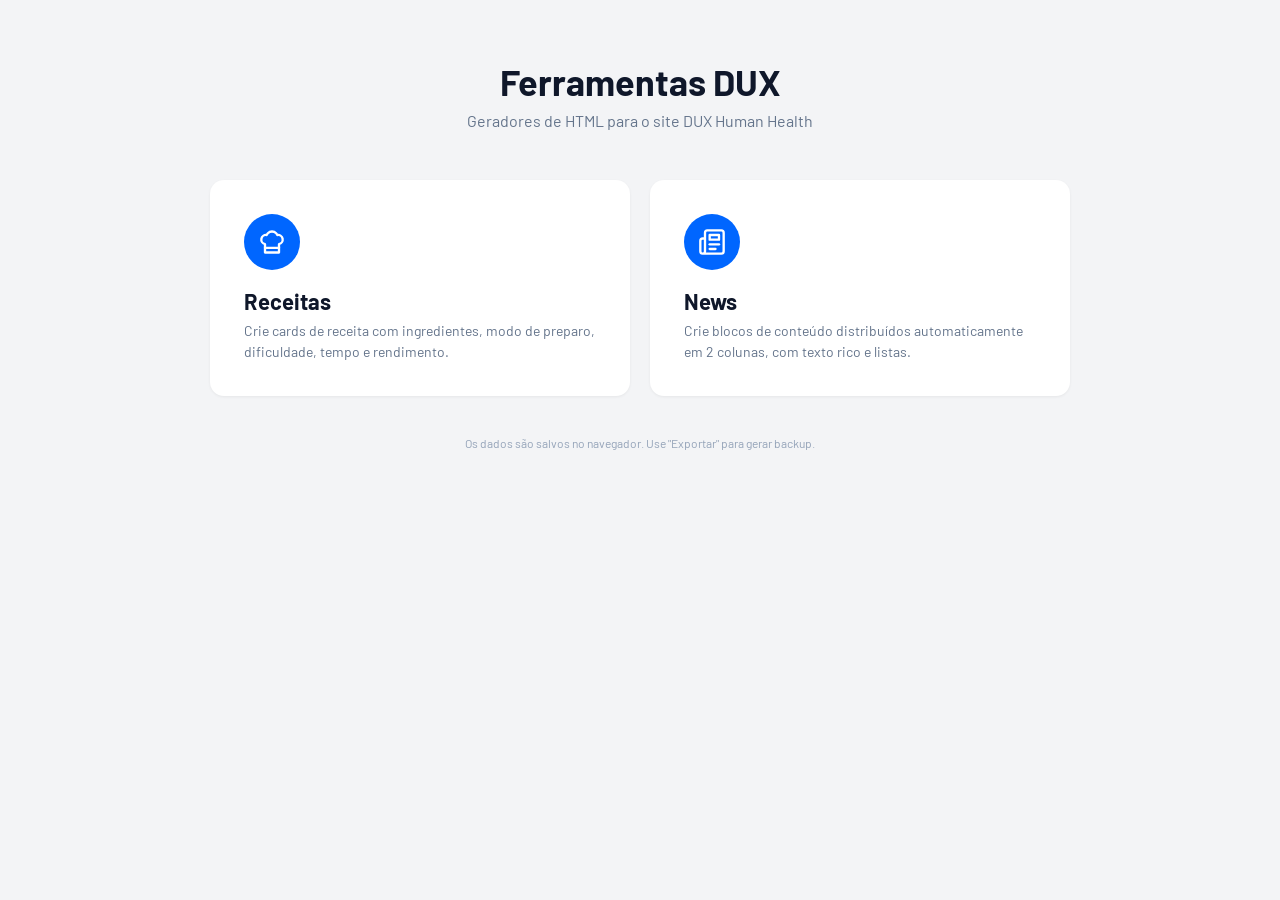
==== commit ef1b5418: "Add files via upload" ====
--- a/index.html
+++ b/index.html
@@ -3,508 +3,73 @@
 <head>
 <meta charset="UTF-8">
 <meta name="viewport" content="width=device-width, initial-scale=1.0">
-<title>Gerador de Receitas DUX</title>
+<title>Ferramentas DUX</title>
 <link rel="preconnect" href="https://fonts.googleapis.com">
 <link rel="preconnect" href="https://fonts.gstatic.com" crossorigin>
-<link href="https://fonts.googleapis.com/css2?family=Barlow:ital,wght@0,300;0,400;0,500;0,700;1,400;1,700&display=swap" rel="stylesheet">
+<link href="https://fonts.googleapis.com/css2?family=Barlow:wght@400;500;700&display=swap" rel="stylesheet">
 <style>
   *, *::before, *::after { box-sizing: border-box; }
   html, body { margin: 0; padding: 0; }
   body { font-family: 'Barlow', 'Helvetica Neue', Arial, sans-serif; background: #f3f4f6; color: #0f172a; min-height: 100vh; -webkit-font-smoothing: antialiased; }
-
-  .app { max-width: 1280px; margin: 0 auto; padding: 24px 20px 40px; }
-  .header { margin-bottom: 24px; }
-  .header h1 { font-size: 28px; font-weight: 700; margin: 0; color: #0f172a; }
-  .header p { font-size: 15px; color: #64748b; margin: 4px 0 0; font-weight: 400; }
-
-  .grid { display: grid; grid-template-columns: 1fr 1fr; gap: 20px; }
-  @media (max-width: 900px) { .grid { grid-template-columns: 1fr; } }
-
-  .panel { background: #fff; border-radius: 14px; box-shadow: 0 1px 3px rgba(0,0,0,0.06); overflow: hidden; }
-  .panel-header { padding: 16px 22px; border-bottom: 1px solid #e2e8f0; display: flex; align-items: center; justify-content: space-between; gap: 12px; flex-wrap: wrap; background: #f8fafc; }
-  .panel-title { font-size: 17px; font-weight: 700; color: #0f172a; }
-  .panel-body { padding: 22px; }
-
-  .field { margin-bottom: 18px; }
-  .field-label { display: block; font-size: 13px; font-weight: 700; color: #334155; margin-bottom: 6px; letter-spacing: 0.2px; }
-  .row3 { display: grid; grid-template-columns: 1fr 1fr 1fr; gap: 10px; }
-  @media (max-width: 600px) { .row3 { grid-template-columns: 1fr; } }
-
-  input[type="text"], input[type="url"], textarea {
-    width: 100%; padding: 10px 12px; border: 1px solid #cbd5e1; border-radius: 8px;
-    font-family: inherit; font-size: 14px; color: #0f172a; background: #fff;
+  .hub { max-width: 900px; margin: 0 auto; padding: 60px 20px; }
+  .hub-header { text-align: center; margin-bottom: 50px; }
+  .hub-header h1 { font-size: 36px; font-weight: 700; margin: 0 0 8px; }
+  .hub-header p { font-size: 16px; color: #64748b; margin: 0; }
+  .hub-grid { display: grid; grid-template-columns: 1fr 1fr; gap: 20px; }
+  @media (max-width: 720px) { .hub-grid { grid-template-columns: 1fr; } }
+  .hub-card {
+    display: block;
+    background: #fff;
+    border-radius: 14px;
+    padding: 32px;
+    text-decoration: none;
+    color: inherit;
+    box-shadow: 0 1px 3px rgba(0,0,0,0.06);
+    transition: transform 0.15s, box-shadow 0.15s;
+    border: 2px solid transparent;
   }
-  input:focus, textarea:focus { outline: none; border-color: #2563eb; box-shadow: 0 0 0 3px rgba(37,99,235,0.15); }
-
-  .ingredient-row { display: flex; gap: 8px; margin-bottom: 8px; }
-  .ingredient-row input { flex: 1; }
-  .btn-icon { padding: 8px 10px; border: 1px solid #fecaca; background: #fff; color: #dc2626; border-radius: 8px; cursor: pointer; font-family: inherit; font-weight: 700; }
-  .btn-icon:hover:not(:disabled) { background: #fef2f2; }
-  .btn-icon:disabled { opacity: 0.3; cursor: not-allowed; }
-  .btn-add { background: none; border: none; color: #2563eb; font-weight: 700; cursor: pointer; font-size: 13px; padding: 0; font-family: inherit; }
-  .btn-add:hover { text-decoration: underline; }
-
-  .editor-toolbar { display: flex; gap: 4px; padding: 8px; border: 1px solid #cbd5e1; border-bottom: none; border-radius: 8px 8px 0 0; background: #f8fafc; }
-  .tb-btn { width: 34px; height: 34px; display: inline-flex; align-items: center; justify-content: center; border: 1px solid transparent; background: transparent; border-radius: 6px; cursor: pointer; font-family: inherit; color: #334155; font-size: 15px; padding: 0; }
-  .tb-btn:hover { background: #fff; border-color: #cbd5e1; color: #0f172a; }
-  .tb-btn.active { background: #2563eb; color: #fff; border-color: #2563eb; }
-  .tb-btn strong { font-weight: 800; }
-  .tb-sep { width: 1px; background: #cbd5e1; margin: 4px 4px; }
-  .tb-hint { margin-left: auto; font-size: 11px; color: #64748b; align-self: center; padding-right: 4px; }
-
-  .editor { min-height: 180px; max-height: 400px; overflow-y: auto; padding: 14px; border: 1px solid #cbd5e1; border-radius: 0 0 8px 8px; font-family: inherit; font-size: 15px; color: #0f172a; background: #fff; line-height: 1.5; }
-  .editor:focus { outline: none; border-color: #2563eb; box-shadow: 0 0 0 3px rgba(37,99,235,0.15); }
-  .editor p { margin: 0 0 12px; }
-  .editor p:last-child { margin-bottom: 0; }
-  .editor strong { font-weight: 700; text-decoration: underline; text-underline-offset: 3px; }
-  .editor a { color: #0066ff; text-decoration: underline; }
-  .editor:empty::before { content: attr(data-placeholder); color: #94a3b8; pointer-events: none; }
-
-  .modal-backdrop { position: fixed; inset: 0; background: rgba(15,23,42,0.5); display: none; align-items: center; justify-content: center; z-index: 100; padding: 20px; }
-  .modal-backdrop.open { display: flex; }
-  .modal { background: #fff; border-radius: 12px; padding: 24px; max-width: 460px; width: 100%; box-shadow: 0 20px 50px rgba(0,0,0,0.25); }
-  .modal h3 { margin: 0 0 14px; font-size: 18px; font-weight: 700; color: #0f172a; }
-  .modal-actions { display: flex; gap: 8px; justify-content: flex-end; margin-top: 16px; }
-
-  .btn { display: inline-flex; align-items: center; gap: 6px; padding: 8px 14px; border-radius: 8px; font-family: inherit; font-size: 13px; font-weight: 700; cursor: pointer; border: none; }
-  .btn-primary { background: #2563eb; color: #fff; }
-  .btn-primary:hover { background: #1d4ed8; }
-  .btn-secondary { background: #e2e8f0; color: #334155; }
-  .btn-secondary:hover { background: #cbd5e1; }
-  .btn-ghost { background: transparent; color: #64748b; }
-  .btn-ghost:hover { background: #f1f5f9; color: #0f172a; }
-
-  .tabs { display: inline-flex; background: #f1f5f9; padding: 3px; border-radius: 8px; gap: 2px; }
-  .tab { padding: 6px 12px; border: none; background: transparent; border-radius: 6px; cursor: pointer; font-family: inherit; font-size: 13px; font-weight: 700; color: #64748b; }
-  .tab.active { background: #fff; color: #0f172a; box-shadow: 0 1px 2px rgba(0,0,0,0.08); }
-
-  .info-box { background: #ecfdf5; border: 1px solid #6ee7b7; border-radius: 10px; padding: 14px 16px; margin-bottom: 18px; font-size: 13px; color: #065f46; line-height: 1.5; }
-  .info-box strong { font-weight: 700; }
-  .info-box code { background: rgba(0,0,0,0.06); padding: 1px 5px; border-radius: 3px; font-size: 11.5px; }
-
-  .preview-container { background: #e5e5e5; height: 600px; overflow: auto; }
-  .preview-container iframe { width: 100%; height: 100%; border: none; background: #e5e5e5; }
-  .code-container { background: #0f172a; color: #e2e8f0; padding: 16px; max-height: 600px; overflow: auto; font-family: ui-monospace, SFMono-Regular, Menlo, monospace; font-size: 12px; line-height: 1.5; white-space: pre-wrap; word-break: break-all; }
-
-  .toast { position: fixed; bottom: 24px; right: 24px; background: #0f172a; color: #fff; padding: 12px 18px; border-radius: 8px; font-weight: 700; font-size: 14px; opacity: 0; transform: translateY(20px); transition: all 0.25s; z-index: 200; pointer-events: none; }
-  .toast.show { opacity: 1; transform: translateY(0); }
-
-  .footer { text-align: center; margin-top: 24px; font-size: 12px; color: #64748b; font-weight: 400; }
+  .hub-card:hover { transform: translateY(-2px); box-shadow: 0 8px 20px rgba(0,0,0,0.08); border-color: #0066ff; }
+  .hub-card-icon {
+    width: 56px; height: 56px; background: #0066ff; border-radius: 50%;
+    display: flex; align-items: center; justify-content: center;
+    margin-bottom: 18px;
+  }
+  .hub-card-icon svg { width: 28px; height: 28px; stroke: #fff; }
+  .hub-card h2 { font-size: 22px; font-weight: 700; margin: 0 0 6px; }
+  .hub-card p { font-size: 14px; color: #64748b; margin: 0; line-height: 1.5; }
+  .hub-footer { text-align: center; margin-top: 40px; font-size: 12px; color: #94a3b8; }
 </style>
 </head>
 <body>
 
-<div class="app">
-  <header class="header">
-    <h1>Gerador de Receitas DUX</h1>
-    <p>HTML responsivo com fonte Barlow do Google Fonts. Funciona em qualquer plataforma.</p>
-  </header>
-
-  <div class="grid">
-
-    <div class="panel">
-      <div class="panel-header"><div class="panel-title">Dados da receita</div></div>
-      <div class="panel-body">
-
-        <div class="info-box">
-          <strong>Fonte Barlow carregada do Google Fonts.</strong> Não precisa hospedar arquivos — o HTML gerado importa a fonte direto do CDN do Google.
-        </div>
-
-        <div class="field">
-          <div class="row3">
-            <div>
-              <label class="field-label">Dificuldade</label>
-              <input type="text" id="f-difficulty" value="FÁCIL">
-            </div>
-            <div>
-              <label class="field-label">Preparo</label>
-              <input type="text" id="f-prep" value="2H05 A 4H05">
-            </div>
-            <div>
-              <label class="field-label">Rendimento</label>
-              <input type="text" id="f-yield" value="1 PORÇÃO">
-            </div>
-          </div>
-        </div>
-
-        <div class="field">
-          <div style="display:flex; justify-content:space-between; align-items:center; margin-bottom:6px;">
-            <label class="field-label" style="margin:0;">Ingredientes</label>
-            <button class="btn-add" id="btn-add-ing">+ Adicionar</button>
-          </div>
-          <div id="ingredients-list"></div>
-        </div>
-
-        <div class="field">
-          <label class="field-label">Modo de preparo</label>
-          <div class="editor-toolbar">
-            <button type="button" class="tb-btn" data-cmd="bold" title="Negrito (Ctrl+B)"><strong>B</strong></button>
-            <div class="tb-sep"></div>
-            <button type="button" class="tb-btn" id="btn-link" title="Inserir/editar link (Ctrl+K)">🔗</button>
-            <button type="button" class="tb-btn" id="btn-unlink" title="Remover link">🔗⃠</button>
-            <div class="tb-hint">Negrito = também sublinha (estilo DUX)</div>
-          </div>
-          <div class="editor" id="editor" contenteditable="true" data-placeholder="Escreva o modo de preparo aqui..."></div>
-        </div>
-
-      </div>
-    </div>
-
-    <div class="panel">
-      <div class="panel-header">
-        <div class="tabs">
-          <button class="tab active" data-view="preview">Preview</button>
-          <button class="tab" data-view="code">Código</button>
-        </div>
-        <div style="display:flex; gap:8px;">
-          <button class="btn btn-secondary" id="btn-download">⤓ Baixar</button>
-          <button class="btn btn-primary" id="btn-copy">📋 Copiar HTML</button>
-        </div>
-      </div>
-      <div class="preview-container" id="preview-pane"><iframe id="preview-frame"></iframe></div>
-      <div class="code-container" id="code-pane" style="display:none;"></div>
-    </div>
-
+<div class="hub">
+  <div class="hub-header">
+    <h1>Ferramentas DUX</h1>
+    <p>Geradores de HTML para o site DUX Human Health</p>
   </div>
 
-  <p class="footer">Layout em &lt;table&gt;, ícones em emoji, fonte Barlow via Google Fonts. Compatível com VTEX, Shopify, WordPress, Wix, e-mail marketing.</p>
-</div>
+  <div class="hub-grid">
+    <a href="receitas.html" class="hub-card">
+      <div class="hub-card-icon">
+        <svg viewBox="0 0 24 24" fill="none" stroke-width="2" stroke-linecap="round" stroke-linejoin="round"><path d="M6 13.87A4 4 0 0 1 7.41 6a5.11 5.11 0 0 1 1.05-1.54 5 5 0 0 1 7.08 0A5.11 5.11 0 0 1 16.59 6 4 4 0 0 1 18 13.87V21H6Z"/><line x1="6" y1="17" x2="18" y2="17"/></svg>
+      </div>
+      <h2>Receitas</h2>
+      <p>Crie cards de receita com ingredientes, modo de preparo, dificuldade, tempo e rendimento.</p>
+    </a>
 
-<div class="modal-backdrop" id="link-modal">
-  <div class="modal">
-    <h3 id="link-modal-title">Inserir link</h3>
-    <div class="field">
-      <label class="field-label">Texto exibido</label>
-      <input type="text" id="link-text" placeholder="Ex.: clique aqui">
-    </div>
-    <div class="field" style="margin-bottom:0;">
-      <label class="field-label">URL</label>
-      <input type="text" id="link-url" placeholder="https://...">
-    </div>
-    <div class="modal-actions">
-      <button class="btn btn-ghost" id="link-cancel">Cancelar</button>
-      <button class="btn btn-primary" id="link-save">Aplicar</button>
-    </div>
+    <a href="news.html" class="hub-card">
+      <div class="hub-card-icon">
+        <svg viewBox="0 0 24 24" fill="none" stroke-width="2" stroke-linecap="round" stroke-linejoin="round"><path d="M4 22h16a2 2 0 0 0 2-2V4a2 2 0 0 0-2-2H8a2 2 0 0 0-2 2v16a2 2 0 0 1-2 2Zm0 0a2 2 0 0 1-2-2v-9c0-1.1.9-2 2-2h2"/><path d="M18 14h-8"/><path d="M15 18h-5"/><path d="M10 6h8v4h-8V6Z"/></svg>
+      </div>
+      <h2>News</h2>
+      <p>Crie blocos de conteúdo distribuídos automaticamente em 2 colunas, com texto rico e listas.</p>
+    </a>
+  </div>
+
+  <div class="hub-footer">
+    Os dados são salvos no navegador. Use "Exportar" para gerar backup.
   </div>
 </div>
 
-<div class="toast" id="toast">Copiado!</div>
-
-<script>
-(function() {
-  'use strict';
-
-  let ingredients = [
-    '3 colheres (sopa) de chia',
-    '1 xícara (chá) de leite ou bebida vegetal',
-    '1 porção ou sachê de Collagen Advanced DUX sabor Darkberries',
-    'Frutas para decorar'
-  ];
-
-  const $ = (s) => document.querySelector(s);
-  const $$ = (s) => document.querySelectorAll(s);
-  const escapeHtml = (s) => s.replace(/&/g,'&amp;').replace(/</g,'&lt;').replace(/>/g,'&gt;').replace(/"/g,'&quot;');
-  const escapeAttr = (s) => s.replace(/&/g,'&amp;').replace(/"/g,'&quot;').replace(/</g,'&lt;').replace(/>/g,'&gt;');
-
-  function showToast(msg) {
-    const t = $('#toast'); t.textContent = msg; t.classList.add('show');
-    setTimeout(() => t.classList.remove('show'), 1800);
-  }
-
-  function renderIngredients() {
-    const list = $('#ingredients-list');
-    list.innerHTML = '';
-    ingredients.forEach((ing, i) => {
-      const row = document.createElement('div');
-      row.className = 'ingredient-row';
-      row.innerHTML = `
-        <input type="text" value="${escapeAttr(ing)}" data-idx="${i}">
-        <button class="btn-icon" data-remove="${i}" ${ingredients.length===1?'disabled':''} title="Remover">×</button>
-      `;
-      list.appendChild(row);
-    });
-    list.querySelectorAll('input').forEach(inp => {
-      inp.addEventListener('input', (e) => {
-        ingredients[+e.target.dataset.idx] = e.target.value;
-        updateOutput();
-      });
-    });
-    list.querySelectorAll('[data-remove]').forEach(btn => {
-      btn.addEventListener('click', (e) => {
-        ingredients.splice(+e.currentTarget.dataset.remove, 1);
-        renderIngredients();
-        updateOutput();
-      });
-    });
-  }
-
-  $('#btn-add-ing').addEventListener('click', () => {
-    ingredients.push('');
-    renderIngredients();
-    updateOutput();
-    const inputs = $('#ingredients-list').querySelectorAll('input');
-    inputs[inputs.length - 1].focus();
-  });
-
-  const editor = $('#editor');
-  editor.innerHTML = '<p>Misture a chia com a bebida escolhida e o <strong>Collagen Advanced</strong> até ficar homogêneo. Leve à geladeira por cerca de 4 horas, ou até adquirir consistência de pudim.</p><p><strong>Finalize decorando com as frutas de sua preferência.</strong></p>';
-
-  $$('.tb-btn[data-cmd]').forEach(btn => {
-    btn.addEventListener('mousedown', (e) => e.preventDefault());
-    btn.addEventListener('click', () => {
-      document.execCommand(btn.dataset.cmd, false, null);
-      editor.focus(); updateOutput(); updateToolbarState();
-    });
-  });
-
-  editor.addEventListener('keydown', (e) => {
-    if ((e.ctrlKey || e.metaKey) && e.key.toLowerCase() === 'b') {
-      e.preventDefault();
-      document.execCommand('bold', false, null);
-      updateOutput(); updateToolbarState();
-    }
-    if ((e.ctrlKey || e.metaKey) && e.key.toLowerCase() === 'k') {
-      e.preventDefault(); openLinkModal();
-    }
-  });
-
-  editor.addEventListener('input', () => {
-    if (editor.innerHTML.trim() === '' || editor.innerHTML === '<br>') editor.innerHTML = '';
-    updateOutput();
-  });
-  editor.addEventListener('mouseup', updateToolbarState);
-  editor.addEventListener('keyup', updateToolbarState);
-
-  function updateToolbarState() {
-    $$('.tb-btn[data-cmd]').forEach(btn => {
-      try { btn.classList.toggle('active', document.queryCommandState(btn.dataset.cmd)); } catch (e) {}
-    });
-  }
-
-  editor.addEventListener('paste', (e) => {
-    e.preventDefault();
-    const text = (e.clipboardData || window.clipboardData).getData('text/plain');
-    document.execCommand('insertText', false, text);
-  });
-
-  let savedRange = null;
-  function saveSelection() { const sel = window.getSelection(); if (sel.rangeCount > 0) savedRange = sel.getRangeAt(0).cloneRange(); }
-  function restoreSelection() { if (savedRange) { const sel = window.getSelection(); sel.removeAllRanges(); sel.addRange(savedRange); } }
-  function getCurrentLink() {
-    const sel = window.getSelection();
-    if (sel.rangeCount === 0) return null;
-    let node = sel.getRangeAt(0).startContainer;
-    while (node && node !== editor) {
-      if (node.nodeType === 1 && node.tagName === 'A') return node;
-      node = node.parentNode;
-    }
-    return null;
-  }
-  function openLinkModal() {
-    saveSelection();
-    const sel = window.getSelection();
-    const existing = getCurrentLink();
-    if (existing) {
-      $('#link-modal-title').textContent = 'Editar link';
-      $('#link-text').value = existing.textContent;
-      $('#link-url').value = existing.getAttribute('href') || '';
-    } else {
-      $('#link-modal-title').textContent = 'Inserir link';
-      $('#link-text').value = sel.toString();
-      $('#link-url').value = '';
-    }
-    $('#link-modal').classList.add('open');
-    setTimeout(() => { ($('#link-text').value ? $('#link-url') : $('#link-text')).focus(); }, 50);
-  }
-  function closeLinkModal() { $('#link-modal').classList.remove('open'); }
-
-  $('#btn-link').addEventListener('mousedown', (e) => e.preventDefault());
-  $('#btn-link').addEventListener('click', openLinkModal);
-  $('#btn-unlink').addEventListener('mousedown', (e) => e.preventDefault());
-  $('#btn-unlink').addEventListener('click', () => {
-    document.execCommand('unlink', false, null);
-    editor.focus(); updateOutput();
-  });
-  $('#link-cancel').addEventListener('click', closeLinkModal);
-  $('#link-modal').addEventListener('click', (e) => { if (e.target === $('#link-modal')) closeLinkModal(); });
-  $('#link-save').addEventListener('click', () => {
-    let url = $('#link-url').value.trim();
-    const text = $('#link-text').value.trim();
-    if (!url) { $('#link-url').focus(); return; }
-    if (!/^(https?:|mailto:|tel:|#|\/)/i.test(url)) url = 'https://' + url;
-    restoreSelection();
-    const existing = getCurrentLink();
-    if (existing) {
-      existing.setAttribute('href', url);
-      existing.setAttribute('target', '_blank');
-      existing.setAttribute('rel', 'noopener');
-      if (text) existing.textContent = text;
-    } else {
-      const linkHtml = `<a href="${escapeAttr(url)}" target="_blank" rel="noopener">${escapeHtml(text || url)}</a>`;
-      document.execCommand('insertHTML', false, linkHtml);
-    }
-    closeLinkModal(); editor.focus(); updateOutput();
-  });
-  ['#link-text', '#link-url'].forEach(s => {
-    $(s).addEventListener('keydown', (e) => {
-      if (e.key === 'Enter') { e.preventDefault(); $('#link-save').click(); }
-      if (e.key === 'Escape') closeLinkModal();
-    });
-  });
-
-  function getInlinePreparationHtml(fontStack) {
-    const clone = editor.cloneNode(true);
-    clone.querySelectorAll('*').forEach(el => {
-      const tag = el.tagName.toLowerCase();
-      const allowed = (tag === 'a') ? ['href'] : [];
-      [...el.attributes].forEach(attr => { if (!allowed.includes(attr.name)) el.removeAttribute(attr.name); });
-      if (tag === 'b') { const s = document.createElement('strong'); s.innerHTML = el.innerHTML; el.replaceWith(s); }
-    });
-
-    let html = clone.innerHTML.trim();
-    if (!html.startsWith('<p')) html = '<p>' + html + '</p>';
-
-    html = html.replace(/<p>/g, `<p style="font-family:${fontStack};font-size:18px;font-weight:400;line-height:1.5;margin:0 0 14px 0;color:#1a1a1a;">`);
-    html = html.replace(/<strong>/g, '<strong style="font-weight:700;text-decoration:underline;text-underline-offset:3px;">');
-    html = html.replace(/<a\s+href="([^"]*)"[^>]*>/g, (m, href) => {
-      return `<a href="${href}" target="_blank" rel="noopener" style="color:#0066ff;text-decoration:underline;text-underline-offset:3px;">`;
-    });
-    html = html.replace(/(<p[^>]*?)margin:0 0 14px 0;([^>]*>)(?=(?:(?!<p\b).)*$)/s, '$1margin:0;$2');
-    return html;
-  }
-
-  function generateHtml() {
-    const difficulty = escapeHtml($('#f-difficulty').value);
-    const prep = escapeHtml($('#f-prep').value);
-    const yld = escapeHtml($('#f-yield').value);
-
-    const fontStack = "'Barlow','Helvetica Neue',Arial,sans-serif";
-
-    // Barlow via Google Fonts — único <link> no início do bloco
-    const fontBlock = `<link href="https://fonts.googleapis.com/css2?family=Barlow:ital,wght@0,300;0,400;0,500;0,700;1,400;1,700&display=swap" rel="stylesheet">`;
-
-    const ingItems = ingredients.filter(i => i.trim()).map((ing, idx, arr) => {
-      const isLast = idx === arr.length - 1;
-      return `        <tr>
-          <td style="width:24px;padding:0 12px ${isLast ? '0' : '14px'} 4px;vertical-align:top;">
-            <div style="width:9px;height:9px;background-color:#0066ff;border-radius:50%;margin-top:9px;"></div>
-          </td>
-          <td style="padding:0 0 ${isLast ? '0' : '14px'} 0;vertical-align:top;font-family:${fontStack};font-size:18px;font-weight:400;line-height:1.4;color:#1a1a1a;">
-            ${escapeHtml(ing)}
-          </td>
-        </tr>`;
-    }).join('\n');
-
-    const prepHtml = getInlinePreparationHtml(fontStack);
-
-    const cardStyle = `background-color:#ffffff;border-radius:18px;padding:28px;margin:0 auto 18px auto;max-width:720px;font-family:${fontStack};color:#1a1a1a;`;
-    const badgeStyle = `display:inline-block;background-color:#d9d9d9;color:#0a0a0a;font-family:${fontStack};font-weight:700;font-size:22px;padding:8px 22px;border-radius:999px;margin-bottom:18px;`;
-    const wrapperStyle = `max-width:720px;margin:0 auto;padding:16px;background:transparent;font-family:${fontStack};`;
-
-    const metaCellStyle = (border) => `width:33.33%;padding:4px 18px;${border ? 'border-right:1px solid #d8d8d8;' : ''}vertical-align:top;font-family:${fontStack};`;
-    const metaLabelStyle = `font-family:${fontStack};font-weight:700;font-size:17px;letter-spacing:0.3px;margin-bottom:6px;color:#0a0a0a;display:block;`;
-    const metaIconStyle = `display:inline-block;margin-right:6px;font-size:18px;`;
-    const metaValueStyle = `font-family:${fontStack};font-size:16px;font-weight:400;color:#2a2a2a;letter-spacing:0.3px;display:block;`;
-
-    return `<!-- Receita DUX -->
-${fontBlock}
-<div style="${wrapperStyle}">
-
-  <div style="${cardStyle}">
-    <table role="presentation" cellpadding="0" cellspacing="0" border="0" width="100%" style="border-collapse:collapse;width:100%;">
-      <tr>
-        <td style="${metaCellStyle(true)}padding-left:0;">
-          <span style="${metaLabelStyle}"><span style="${metaIconStyle}">👨‍🍳</span>DIFICULDADE</span>
-          <span style="${metaValueStyle}">${difficulty}</span>
-        </td>
-        <td style="${metaCellStyle(true)}">
-          <span style="${metaLabelStyle}"><span style="${metaIconStyle}">⏱</span>PREPARO</span>
-          <span style="${metaValueStyle}">${prep}</span>
-        </td>
-        <td style="${metaCellStyle(false)}padding-right:0;">
-          <span style="${metaLabelStyle}"><span style="${metaIconStyle}">🍴</span>RENDIMENTO</span>
-          <span style="${metaValueStyle}">${yld}</span>
-        </td>
-      </tr>
-    </table>
-  </div>
-
-  <div style="${cardStyle}">
-    <div style="${badgeStyle}">Ingredientes</div>
-    <table role="presentation" cellpadding="0" cellspacing="0" border="0" width="100%" style="border-collapse:collapse;width:100%;">
-${ingItems}
-    </table>
-  </div>
-
-  <div style="${cardStyle}">
-    <div style="${badgeStyle}">Modo de preparo</div>
-    <div style="font-family:${fontStack};">
-${prepHtml}
-    </div>
-  </div>
-
-  <div style="${cardStyle}padding:24px 28px;text-align:center;">
-    <a href="https://www.duxhumanhealth.com/collagen-advanced/p" target="_blank" rel="noopener" style="display:inline-block;color:#0066ff;font-family:${fontStack};font-weight:700;font-size:17px;text-decoration:none;border-bottom:2px solid #0066ff;padding-bottom:3px;">Navegue e conheça mais Receitas DUXPRO!</a>
-  </div>
-
-</div>
-<!-- Fim Receita DUX -->`;
-  }
-
-  let currentHtml = '';
-  function updateOutput() {
-    currentHtml = generateHtml();
-    const iframe = $('#preview-frame');
-    const doc = `<!DOCTYPE html><html><head><meta charset="UTF-8"><meta name="viewport" content="width=device-width,initial-scale=1"><style>body{background:#e5e5e5;margin:0;padding:20px 0;}</style></head><body>${currentHtml}</body></html>`;
-    iframe.srcdoc = doc;
-    $('#code-pane').textContent = currentHtml;
-  }
-
-  $$('.tab').forEach(tab => {
-    tab.addEventListener('click', () => {
-      $$('.tab').forEach(t => t.classList.remove('active'));
-      tab.classList.add('active');
-      if (tab.dataset.view === 'preview') {
-        $('#preview-pane').style.display = '';
-        $('#code-pane').style.display = 'none';
-      } else {
-        $('#preview-pane').style.display = 'none';
-        $('#code-pane').style.display = '';
-      }
-    });
-  });
-
-  ['#f-difficulty', '#f-prep', '#f-yield'].forEach(s => {
-    $(s).addEventListener('input', updateOutput);
-  });
-
-  $('#btn-copy').addEventListener('click', async () => {
-    try {
-      await navigator.clipboard.writeText(currentHtml);
-      showToast('HTML copiado!');
-    } catch (e) {
-      const ta = document.createElement('textarea');
-      ta.value = currentHtml;
-      document.body.appendChild(ta);
-      ta.select(); document.execCommand('copy'); document.body.removeChild(ta);
-      showToast('HTML copiado!');
-    }
-  });
-
-  $('#btn-download').addEventListener('click', () => {
-    const full = `<!DOCTYPE html><html lang="pt-BR"><head><meta charset="UTF-8"><meta name="viewport" content="width=device-width, initial-scale=1.0"><title>Receita DUX</title><style>body { background: #e5e5e5; margin: 0; padding: 24px 0; min-height: 100vh; }</style></head><body>${currentHtml}</body></html>`;
-    const blob = new Blob([full], { type: 'text/html' });
-    const url = URL.createObjectURL(blob);
-    const a = document.createElement('a');
-    a.href = url; a.download = 'receita-dux.html'; a.click();
-    URL.revokeObjectURL(url);
-    showToast('Arquivo baixado!');
-  });
-
-  renderIngredients();
-  updateOutput();
-})();
-</script>
-
 </body>
 </html>
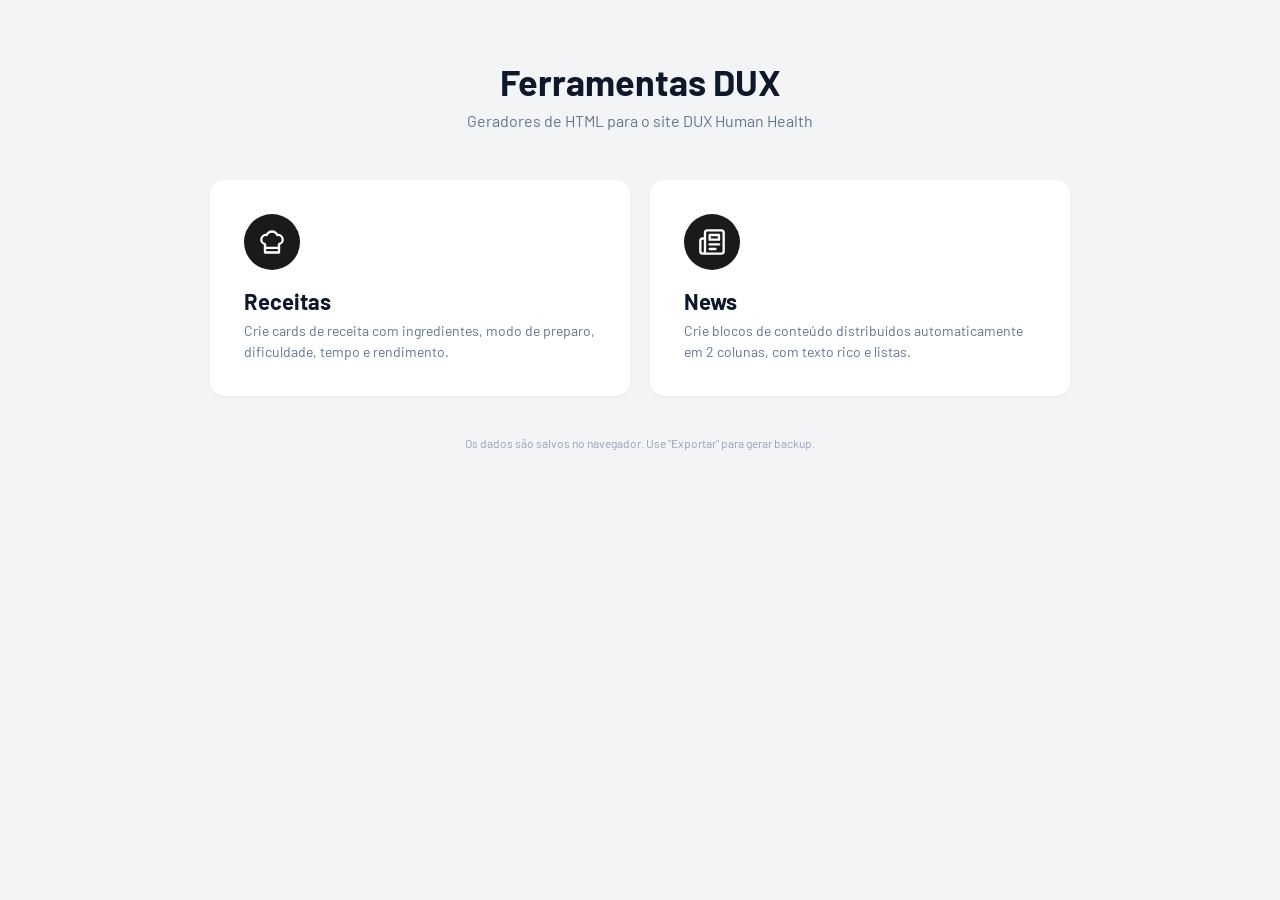
==== commit e901344d: "Add files via upload" ====
--- a/index.html
+++ b/index.html
@@ -28,9 +28,9 @@
     transition: transform 0.15s, box-shadow 0.15s;
     border: 2px solid transparent;
   }
-  .hub-card:hover { transform: translateY(-2px); box-shadow: 0 8px 20px rgba(0,0,0,0.08); border-color: #0066ff; }
+  .hub-card:hover { transform: translateY(-2px); box-shadow: 0 8px 20px rgba(0,0,0,0.08); border-color: #1a1a1a; }
   .hub-card-icon {
-    width: 56px; height: 56px; background: #0066ff; border-radius: 50%;
+    width: 56px; height: 56px; background: #1a1a1a; border-radius: 50%;
     display: flex; align-items: center; justify-content: center;
     margin-bottom: 18px;
   }
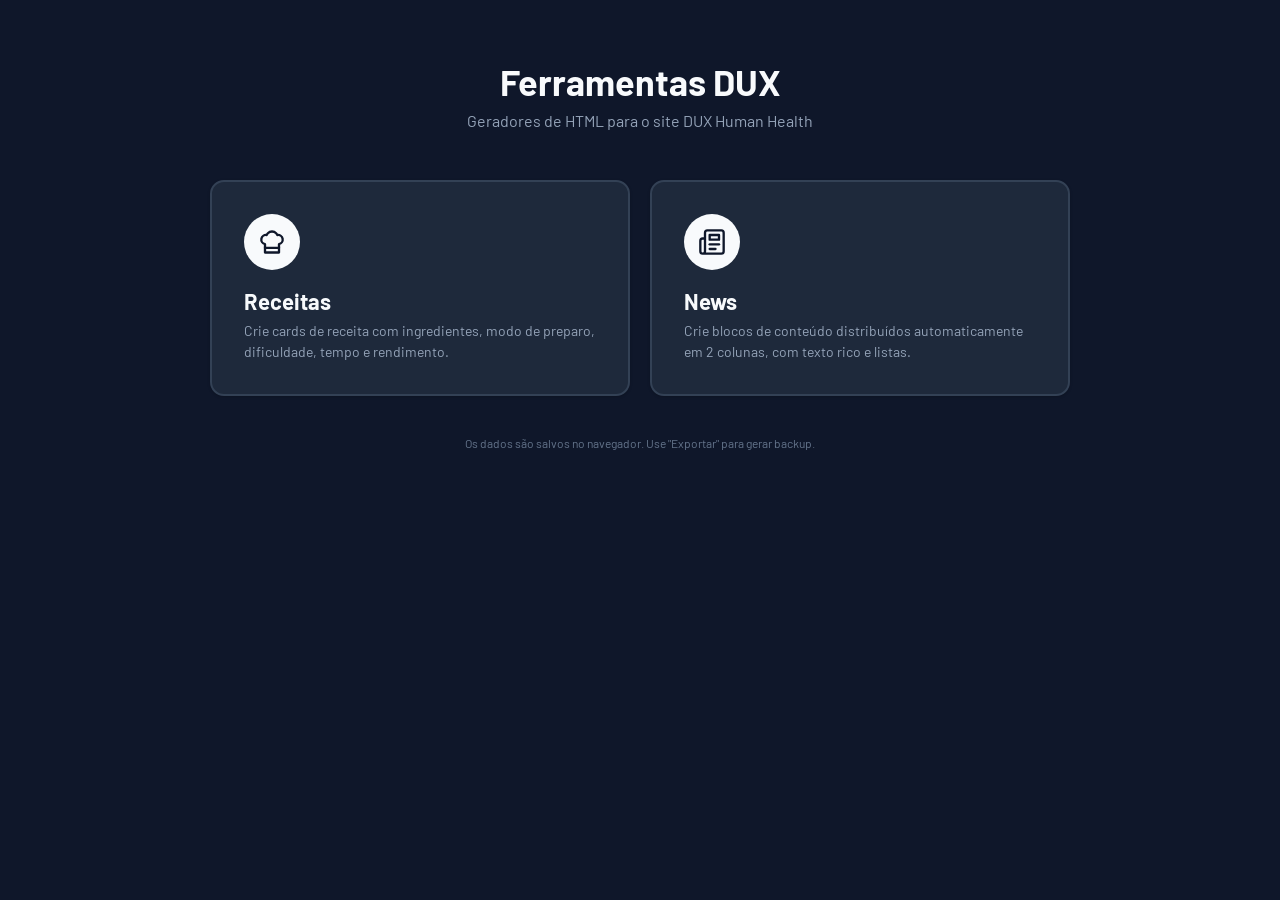
==== commit 68a7920f: "Add files via upload" ====
--- a/index.html
+++ b/index.html
@@ -10,34 +10,34 @@
 <style>
   *, *::before, *::after { box-sizing: border-box; }
   html, body { margin: 0; padding: 0; }
-  body { font-family: 'Barlow', 'Helvetica Neue', Arial, sans-serif; background: #f3f4f6; color: #0f172a; min-height: 100vh; -webkit-font-smoothing: antialiased; }
+  body { font-family: 'Barlow', 'Helvetica Neue', Arial, sans-serif; background: #0f172a; color: #e2e8f0; min-height: 100vh; -webkit-font-smoothing: antialiased; }
   .hub { max-width: 900px; margin: 0 auto; padding: 60px 20px; }
   .hub-header { text-align: center; margin-bottom: 50px; }
-  .hub-header h1 { font-size: 36px; font-weight: 700; margin: 0 0 8px; }
-  .hub-header p { font-size: 16px; color: #64748b; margin: 0; }
+  .hub-header h1 { font-size: 36px; font-weight: 700; margin: 0 0 8px; color: #f8fafc; }
+  .hub-header p { font-size: 16px; color: #94a3b8; margin: 0; }
   .hub-grid { display: grid; grid-template-columns: 1fr 1fr; gap: 20px; }
   @media (max-width: 720px) { .hub-grid { grid-template-columns: 1fr; } }
   .hub-card {
     display: block;
-    background: #fff;
+    background: #1e293b;
     border-radius: 14px;
     padding: 32px;
     text-decoration: none;
     color: inherit;
-    box-shadow: 0 1px 3px rgba(0,0,0,0.06);
-    transition: transform 0.15s, box-shadow 0.15s;
-    border: 2px solid transparent;
+    box-shadow: 0 1px 3px rgba(0,0,0,0.2);
+    transition: transform 0.15s, box-shadow 0.15s, border-color 0.15s;
+    border: 2px solid #334155;
   }
-  .hub-card:hover { transform: translateY(-2px); box-shadow: 0 8px 20px rgba(0,0,0,0.08); border-color: #1a1a1a; }
+  .hub-card:hover { transform: translateY(-2px); box-shadow: 0 8px 20px rgba(0,0,0,0.4); border-color: #94a3b8; }
   .hub-card-icon {
-    width: 56px; height: 56px; background: #1a1a1a; border-radius: 50%;
+    width: 56px; height: 56px; background: #f8fafc; border-radius: 50%;
     display: flex; align-items: center; justify-content: center;
     margin-bottom: 18px;
   }
-  .hub-card-icon svg { width: 28px; height: 28px; stroke: #fff; }
-  .hub-card h2 { font-size: 22px; font-weight: 700; margin: 0 0 6px; }
-  .hub-card p { font-size: 14px; color: #64748b; margin: 0; line-height: 1.5; }
-  .hub-footer { text-align: center; margin-top: 40px; font-size: 12px; color: #94a3b8; }
+  .hub-card-icon svg { width: 28px; height: 28px; stroke: #0f172a; }
+  .hub-card h2 { font-size: 22px; font-weight: 700; margin: 0 0 6px; color: #f8fafc; }
+  .hub-card p { font-size: 14px; color: #94a3b8; margin: 0; line-height: 1.5; }
+  .hub-footer { text-align: center; margin-top: 40px; font-size: 12px; color: #64748b; }
 </style>
 </head>
 <body>
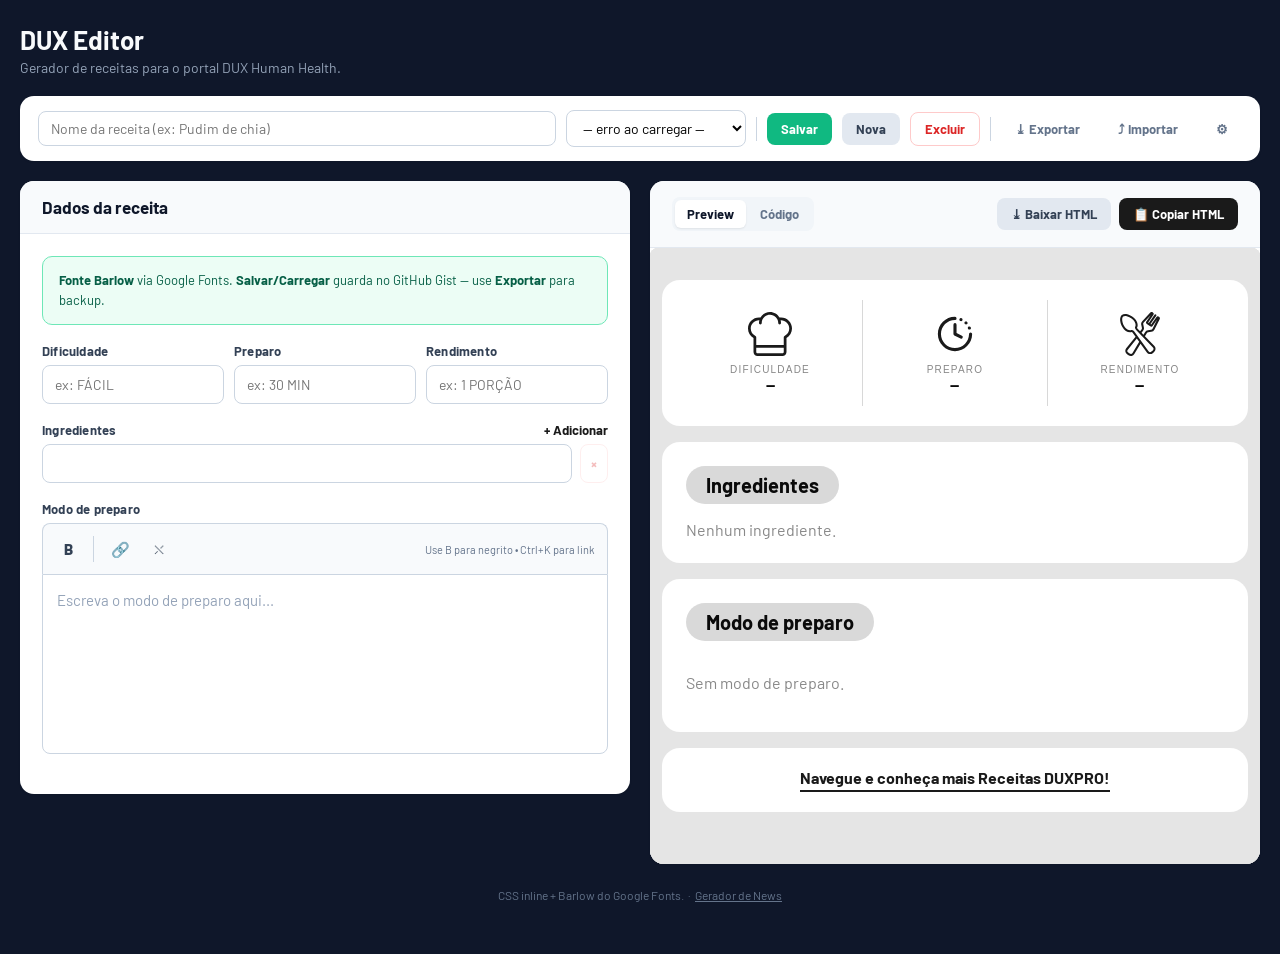
==== commit 8ce25e30: "Add files via upload" ====
--- a/index.html
+++ b/index.html
@@ -3,73 +3,370 @@
 <head>
 <meta charset="UTF-8">
 <meta name="viewport" content="width=device-width, initial-scale=1.0">
-<title>Ferramentas DUX</title>
+<title>DUX Editor</title>
 <link rel="preconnect" href="https://fonts.googleapis.com">
 <link rel="preconnect" href="https://fonts.gstatic.com" crossorigin>
-<link href="https://fonts.googleapis.com/css2?family=Barlow:wght@400;500;700&display=swap" rel="stylesheet">
-<style>
-  *, *::before, *::after { box-sizing: border-box; }
-  html, body { margin: 0; padding: 0; }
-  body { font-family: 'Barlow', 'Helvetica Neue', Arial, sans-serif; background: #0f172a; color: #e2e8f0; min-height: 100vh; -webkit-font-smoothing: antialiased; }
-  .hub { max-width: 900px; margin: 0 auto; padding: 60px 20px; }
-  .hub-header { text-align: center; margin-bottom: 50px; }
-  .hub-header h1 { font-size: 36px; font-weight: 700; margin: 0 0 8px; color: #f8fafc; }
-  .hub-header p { font-size: 16px; color: #94a3b8; margin: 0; }
-  .hub-grid { display: grid; grid-template-columns: 1fr 1fr; gap: 20px; }
-  @media (max-width: 720px) { .hub-grid { grid-template-columns: 1fr; } }
-  .hub-card {
-    display: block;
-    background: #1e293b;
-    border-radius: 14px;
-    padding: 32px;
-    text-decoration: none;
-    color: inherit;
-    box-shadow: 0 1px 3px rgba(0,0,0,0.2);
-    transition: transform 0.15s, box-shadow 0.15s, border-color 0.15s;
-    border: 2px solid #334155;
-  }
-  .hub-card:hover { transform: translateY(-2px); box-shadow: 0 8px 20px rgba(0,0,0,0.4); border-color: #94a3b8; }
-  .hub-card-icon {
-    width: 56px; height: 56px; background: #f8fafc; border-radius: 50%;
-    display: flex; align-items: center; justify-content: center;
-    margin-bottom: 18px;
-  }
-  .hub-card-icon svg { width: 28px; height: 28px; stroke: #0f172a; }
-  .hub-card h2 { font-size: 22px; font-weight: 700; margin: 0 0 6px; color: #f8fafc; }
-  .hub-card p { font-size: 14px; color: #94a3b8; margin: 0; line-height: 1.5; }
-  .hub-footer { text-align: center; margin-top: 40px; font-size: 12px; color: #64748b; }
-</style>
+<link href="https://fonts.googleapis.com/css2?family=Barlow:ital,wght@0,300;0,400;0,500;0,700;1,400;1,700&display=swap" rel="stylesheet">
+<link rel="stylesheet" href="style.css">
 </head>
 <body>
 
-<div class="hub">
-  <div class="hub-header">
-    <h1>Ferramentas DUX</h1>
-    <p>Geradores de HTML para o site DUX Human Health</p>
-  </div>
-
-  <div class="hub-grid">
-    <a href="receitas.html" class="hub-card">
-      <div class="hub-card-icon">
-        <svg viewBox="0 0 24 24" fill="none" stroke-width="2" stroke-linecap="round" stroke-linejoin="round"><path d="M6 13.87A4 4 0 0 1 7.41 6a5.11 5.11 0 0 1 1.05-1.54 5 5 0 0 1 7.08 0A5.11 5.11 0 0 1 16.59 6 4 4 0 0 1 18 13.87V21H6Z"/><line x1="6" y1="17" x2="18" y2="17"/></svg>
+<div class="app">
+  <header class="header">
+    <div class="header-left">
+      <h1>DUX Editor</h1>
+      <p>Gerador de receitas para o portal DUX Human Health.</p>
+    </div>
+
+  </header>
+
+  <div class="toolbar">
+    <input type="text" id="save-name" class="toolbar-input" placeholder="Nome da receita (ex: Pudim de chia)">
+    <select id="load-select"></select>
+    <div class="toolbar-divider"></div>
+    <button class="btn btn-success" id="btn-save">Salvar</button>
+    <button class="btn btn-secondary" id="btn-new">Nova</button>
+    <button class="btn btn-danger" id="btn-delete">Excluir</button>
+    <div class="toolbar-divider"></div>
+    <button class="btn btn-ghost" id="btn-export" title="Baixar todas as receitas em .json">⤓ Exportar</button>
+    <button class="btn btn-ghost" id="btn-import" title="Restaurar receitas de um .json">⤴ Importar</button>
+    <input type="file" id="file-import" accept=".json" style="display:none;">
+  </div>
+
+  <div class="grid">
+
+    <div class="panel">
+      <div class="panel-header"><div class="panel-title">Dados da receita</div></div>
+      <div class="panel-body">
+
+        <div class="info-box">
+          <strong>Fonte Barlow</strong> via Google Fonts. <strong>Salvar/Carregar</strong> guarda no GitHub Gist — use <strong>Exportar</strong> para backup.
+        </div>
+
+        <div class="field">
+          <div class="row3">
+            <div>
+              <label class="field-label">Dificuldade</label>
+              <input type="text" id="f-difficulty" placeholder="ex: FÁCIL">
+            </div>
+            <div>
+              <label class="field-label">Preparo</label>
+              <input type="text" id="f-prep" placeholder="ex: 30 MIN">
+            </div>
+            <div>
+              <label class="field-label">Rendimento</label>
+              <input type="text" id="f-yield" placeholder="ex: 1 PORÇÃO">
+            </div>
+          </div>
+        </div>
+
+        <div class="field">
+          <div style="display:flex; justify-content:space-between; align-items:center; margin-bottom:6px;">
+            <label class="field-label" style="margin:0;">Ingredientes</label>
+            <button class="btn-add" id="btn-add-ing">+ Adicionar</button>
+          </div>
+          <div id="ingredients-list"></div>
+        </div>
+
+        <div class="field">
+          <label class="field-label">Modo de preparo</label>
+          <div class="editor-toolbar">
+            <button type="button" class="tb-btn" data-cmd="bold" title="Negrito (Ctrl+B)"><strong>B</strong></button>
+            <div class="tb-sep"></div>
+            <button type="button" class="tb-btn" id="btn-link" title="Inserir/editar link (Ctrl+K)">🔗</button>
+            <button type="button" class="tb-btn" id="btn-unlink" title="Remover link">⛌</button>
+            <div class="tb-hint">Use B para negrito • Ctrl+K para link</div>
+          </div>
+          <div class="editor" id="editor" contenteditable="true" data-placeholder="Escreva o modo de preparo aqui..."></div>
+        </div>
+
       </div>
-      <h2>Receitas</h2>
-      <p>Crie cards de receita com ingredientes, modo de preparo, dificuldade, tempo e rendimento.</p>
-    </a>
-
-    <a href="news.html" class="hub-card">
-      <div class="hub-card-icon">
-        <svg viewBox="0 0 24 24" fill="none" stroke-width="2" stroke-linecap="round" stroke-linejoin="round"><path d="M4 22h16a2 2 0 0 0 2-2V4a2 2 0 0 0-2-2H8a2 2 0 0 0-2 2v16a2 2 0 0 1-2 2Zm0 0a2 2 0 0 1-2-2v-9c0-1.1.9-2 2-2h2"/><path d="M18 14h-8"/><path d="M15 18h-5"/><path d="M10 6h8v4h-8V6Z"/></svg>
+    </div>
+
+    <div class="panel">
+      <div class="panel-header">
+        <div class="tabs">
+          <button class="tab active" data-view="preview">Preview</button>
+          <button class="tab" data-view="code">Código</button>
+        </div>
+        <div style="display:flex; gap:8px;">
+          <button class="btn btn-secondary" id="btn-download">⤓ Baixar HTML</button>
+          <button class="btn btn-primary" id="btn-copy">📋 Copiar HTML</button>
+        </div>
       </div>
-      <h2>News</h2>
-      <p>Crie blocos de conteúdo distribuídos automaticamente em 2 colunas, com texto rico e listas.</p>
-    </a>
-  </div>
-
-  <div class="hub-footer">
-    Os dados são salvos no navegador. Use "Exportar" para gerar backup.
-  </div>
+      <div class="preview-container" id="preview-pane"><iframe id="preview-frame"></iframe></div>
+      <div class="code-container" id="code-pane" style="display:none;"></div>
+    </div>
+
+  </div>
+
+  <p class="footer">CSS inline + Barlow do Google Fonts. &nbsp;·&nbsp; <a href="news.html" style="color:#64748b;">Gerador de News</a></p>
 </div>
+
+<!-- Modal de link -->
+<div class="modal-backdrop" id="link-modal">
+  <div class="modal">
+    <h3 id="link-modal-title">Inserir link</h3>
+    <div class="field">
+      <label class="field-label">Texto exibido</label>
+      <input type="text" id="link-text" placeholder="Ex.: clique aqui">
+    </div>
+    <div class="field" style="margin-bottom:0;">
+      <label class="field-label">URL</label>
+      <input type="text" id="link-url" placeholder="https://...">
+    </div>
+    <div class="modal-actions">
+      <button class="btn btn-ghost" id="link-cancel">Cancelar</button>
+      <button class="btn btn-primary" id="link-save">Aplicar</button>
+    </div>
+  </div>
+</div>
+
+<script src="shared.js"></script>
+<script>
+(function() {
+  'use strict';
+
+  let ingredients = [];
+  const editor = $('#editor');
+
+  // ====== INGREDIENTES ======
+  function renderIngredients() {
+    const list = $('#ingredients-list');
+    list.innerHTML = '';
+    ingredients.forEach((ing, i) => {
+      const row = document.createElement('div');
+      row.className = 'ingredient-row';
+      row.innerHTML = `
+        <input type="text" value="${escapeAttr(ing)}" data-idx="${i}">
+        <button class="btn-icon" data-remove="${i}" ${ingredients.length === 1 ? 'disabled' : ''} title="Remover">×</button>
+      `;
+      list.appendChild(row);
+    });
+    list.querySelectorAll('input').forEach(inp => {
+      inp.addEventListener('input', (e) => {
+        ingredients[+e.target.dataset.idx] = e.target.value;
+        updateOutput();
+      });
+    });
+    list.querySelectorAll('[data-remove]').forEach(btn => {
+      btn.addEventListener('click', (e) => {
+        ingredients.splice(+e.currentTarget.dataset.remove, 1);
+        renderIngredients();
+        updateOutput();
+      });
+    });
+  }
+
+  $('#btn-add-ing').addEventListener('click', () => {
+    ingredients.push('');
+    renderIngredients();
+    updateOutput();
+    const inputs = $('#ingredients-list').querySelectorAll('input');
+    inputs[inputs.length - 1].focus();
+  });
+
+  // ====== EDITOR ======
+  RichEditor.init(editor, updateOutput);
+
+  $$('.tb-btn[data-cmd]').forEach(btn => {
+    btn.addEventListener('mousedown', (e) => e.preventDefault());
+    btn.addEventListener('click', () => {
+      RichEditor.applyCmd(btn.dataset.cmd, editor, updateOutput);
+      updateToolbarState();
+    });
+  });
+
+  editor.addEventListener('keydown', (e) => {
+    if ((e.ctrlKey || e.metaKey) && e.key.toLowerCase() === 'b') {
+      e.preventDefault();
+      RichEditor.applyCmd('bold', editor, updateOutput);
+      updateToolbarState();
+    }
+    if ((e.ctrlKey || e.metaKey) && e.key.toLowerCase() === 'k') {
+      e.preventDefault(); LinkModal.open(editor, updateOutput);
+    }
+  });
+
+  editor.addEventListener('mouseup', updateToolbarState);
+  editor.addEventListener('keyup', updateToolbarState);
+
+  function updateToolbarState() {
+    RichEditor.updateToolbarState($$('.tb-btn[data-cmd]'));
+  }
+
+  LinkModal.initModal();
+  $('#btn-link').addEventListener('mousedown', (e) => e.preventDefault());
+  $('#btn-link').addEventListener('click', () => LinkModal.open(editor, updateOutput));
+  $('#btn-unlink').addEventListener('mousedown', (e) => e.preventDefault());
+  $('#btn-unlink').addEventListener('click', () => LinkModal.unlink(editor, updateOutput));
+
+  // ====== GERAR HTML ======
+  function generateHtml() {
+    const difficulty = escapeHtml($('#f-difficulty').value);
+    const prep       = escapeHtml($('#f-prep').value);
+    const yld        = escapeHtml($('#f-yield').value);
+
+    const fontStack = "'Barlow','Helvetica Neue',Arial,sans-serif";
+    const fontBlock = `<link href="https://fonts.googleapis.com/css2?family=Barlow:ital,wght@0,300;0,400;0,500;0,700;1,400;1,700&display=swap" rel="stylesheet">`;
+
+    // Ingredientes
+    const ingItems = ingredients.filter(i => i.trim()).map((ing, idx, arr) => {
+      const isLast = idx === arr.length - 1;
+      return `<div style="display:flex;align-items:flex-start;margin-bottom:${isLast ? '0' : '14px'};font-family:${fontStack};">
+  <div style="flex-shrink:0;width:9px;height:9px;background-color:#1a1a1a;border-radius:50%;margin:9px 16px 0 4px;"></div>
+  <div style="flex:1;font-family:${fontStack};font-size:17px;font-weight:400;line-height:1.4;color:#1a1a1a;">${escapeHtml(ing)}</div>
+</div>`;
+    }).join('\n');
+
+    const prepHtml = serializeEditorToInline(editor, fontStack, { boldUnderline: false });
+
+    const wrapperStyle  = `max-width:720px;margin:0 auto;padding:12px;background:transparent;font-family:${fontStack};`;
+    const cardStyle     = `background-color:#ffffff;border-radius:18px;padding:24px;margin:0 auto 16px auto;max-width:720px;font-family:${fontStack};color:#1a1a1a;`;
+    const badgeStyle    = `display:inline-block;background-color:#d9d9d9;color:#0a0a0a;font-family:${fontStack};font-weight:700;font-size:20px;padding:7px 20px;border-radius:999px;margin-bottom:16px;`;
+
+    // ================================================================
+    // CABEÇALHO RESPONSIVO SEM MEDIA QUERY — técnica "fluid columns"
+    //
+    // Cada célula do cabeçalho (Dificuldade/Preparo/Rendimento) usa
+    // display:inline-block + width:calc(33.33% - 10px) + min-width:120px.
+    // Em telas largas: 3 itens na mesma linha.
+    // Em telas estreitas (<~380px): o 3º item cai para a linha seguinte.
+    // Em telas muito estreitas: cada item ocupa 100% e ficam empilhados.
+    //
+    // O wrapper usa font-size:0 para eliminar o gap entre inline-blocks.
+    // ================================================================
+
+    const iconChef = `<img src="[data-uri]" width="44" height="44" alt="" style="display:block;margin:0 auto 8px;border:0;">`;
+    const iconTimer = `<img src="[data-uri]" width="44" height="44" alt="" style="display:block;margin:0 auto 8px;border:0;">`;
+    const iconUtensils = `<img src="[data-uri]" width="44" height="44" alt="" style="display:block;margin:0 auto 8px;border:0;">`;
+
+    const iconLabelStyle = `font-family:${fontStack};font-weight:500;font-size:10px;color:#888888;letter-spacing:1.2px;display:block;text-transform:uppercase;margin-bottom:2px;text-align:center;`;
+    const iconValueStyle = `font-family:${fontStack};font-weight:700;font-size:14px;color:#0a0a0a;line-height:1.2;display:block;text-align:center;`;
+
+    // Cada item do cabeçalho: inline-block para empilhar automaticamente
+    // min-width:100px garante que em telas muito estreitas o texto não fique ilegível
+    // Cabeçalho: <table> com 3 colunas — compatível com Incentify, sem font-size:0
+    // Cada <td> tem width:33% e border-right nas primeiras 2 colunas.
+    // A <table> usa table-layout:fixed e width:100% para distribuir igualmente.
+    const headerBlock = (icon, label, value, borderRight) => {
+      const tdStyle = `width:33%;text-align:center;padding:12px 8px;vertical-align:top;font-family:${fontStack};${borderRight ? 'border-right:1px solid #d8d8d8;' : ''}`;
+      return `<td style="${tdStyle}">${icon}<span style="${iconLabelStyle}">${label}</span><span style="${iconValueStyle}">${value}</span></td>`;
+    };
+
+    return `<!-- Receita DUX -->
+${fontBlock}
+<div style="${wrapperStyle}">
+
+  <div style="${cardStyle}padding:20px 16px;">
+    <table role="presentation" cellpadding="0" cellspacing="0" border="0" width="100%" style="border-collapse:collapse;width:100%;table-layout:fixed;">
+      <tr>
+        ${headerBlock(iconChef, 'DIFICULDADE', difficulty || '—', true)}
+        ${headerBlock(iconTimer, 'PREPARO', prep || '—', true)}
+        ${headerBlock(iconUtensils, 'RENDIMENTO', yld || '—', false)}
+      </tr>
+    </table>
+  </div>
+
+  <div style="${cardStyle}">
+    <div style="${badgeStyle}">Ingredientes</div>
+    <div style="font-family:${fontStack};">
+${ingItems || '<div style="color:#888;font-size:16px;font-family:' + fontStack + ';">Nenhum ingrediente.</div>'}
+    </div>
+  </div>
+
+  <div style="${cardStyle}">
+    <div style="${badgeStyle}">Modo de preparo</div>
+    <div style="font-family:${fontStack};">
+${prepHtml || '<p style="color:#888;font-size:16px;font-family:' + fontStack + ';">Sem modo de preparo.</p>'}
+    </div>
+  </div>
+
+  <div style="${cardStyle}padding:20px 24px;text-align:center;">
+    <a href="https://professional.dux-company.com/content/receitas" target="_blank" rel="noopener" style="display:inline-block;color:#1a1a1a;font-family:${fontStack};font-weight:700;font-size:16px;text-decoration:none;border-bottom:2px solid #1a1a1a;padding-bottom:3px;">Navegue e conheça mais Receitas DUXPRO!</a>
+  </div>
+
+</div>
+<!-- Fim Receita DUX -->`;
+  }
+
+  let currentHtml = '';
+  function updateOutput() {
+    currentHtml = generateHtml();
+    const iframe = $('#preview-frame');
+    iframe.onload = () => {
+      try {
+        const doc = iframe.contentDocument;
+        if (!doc || !doc.body) return;
+        const h = Math.max(doc.body.scrollHeight, doc.documentElement.scrollHeight) + 4;
+        iframe.style.height = h + 'px';
+      } catch (e) {}
+    };
+    iframe.srcdoc = `<!DOCTYPE html><html><head><meta charset="UTF-8"><meta name="viewport" content="width=device-width,initial-scale=1"><style>body{background:#e5e5e5;margin:0;padding:20px 0;}</style></head><body>${currentHtml}</body></html>`;
+    $('#code-pane').textContent = currentHtml;
+  }
+
+  $$('.tab').forEach(tab => {
+    tab.addEventListener('click', () => {
+      $$('.tab').forEach(t => t.classList.remove('active'));
+      tab.classList.add('active');
+      if (tab.dataset.view === 'preview') { $('#preview-pane').style.display = ''; $('#code-pane').style.display = 'none'; }
+      else { $('#preview-pane').style.display = 'none'; $('#code-pane').style.display = ''; }
+    });
+  });
+
+  ['#f-difficulty', '#f-prep', '#f-yield'].forEach(s => {
+    $(s).addEventListener('input', updateOutput);
+  });
+
+  $('#btn-copy').addEventListener('click', async () => {
+    await copyText(currentHtml);
+    showToast('HTML copiado!');
+  });
+
+  $('#btn-download').addEventListener('click', () => {
+    const full = `<!DOCTYPE html><html lang="pt-BR"><head><meta charset="UTF-8"><meta name="viewport" content="width=device-width, initial-scale=1.0"><title>Receita DUX</title><style>body { background: #e5e5e5; margin: 0; padding: 24px 0; min-height: 100vh; }</style></head><body>${currentHtml}</body></html>`;
+    const name = $('#save-name').value.trim() || 'receita-dux';
+    downloadFile(full, name.replace(/[^a-zA-Z0-9-_]/g, '_') + '.html');
+    showToast('Arquivo baixado!');
+  });
+
+  function getDataForSave() {
+    return {
+      difficulty: $('#f-difficulty').value,
+      prep: $('#f-prep').value,
+      yield: $('#f-yield').value,
+      ingredients: [...ingredients],
+      preparation: editor.innerHTML
+    };
+  }
+
+  function loadData(data) {
+    $('#f-difficulty').value = data.difficulty || '';
+    $('#f-prep').value       = data.prep || '';
+    $('#f-yield').value      = data.yield || '';
+    ingredients = Array.isArray(data.ingredients) ? [...data.ingredients] : [''];
+    if (ingredients.length === 0) ingredients = [''];
+    editor.innerHTML = data.preparation || '';
+    renderIngredients();
+    updateOutput();
+  }
+
+  function newData() {
+    loadData({ difficulty: '', prep: '', yield: '', ingredients: [''], preparation: '' });
+  }
+
+  initSaveToolbar({
+    tipo: 'receita',
+    getDataFn: getDataForSave,
+    loadDataFn: loadData,
+    newDataFn: newData,
+    fileNamePrefix: 'receitas-dux'
+  });
+
+  newData();
+})();
+</script>
 
 </body>
 </html>
--- a/style.css
+++ b/style.css
@@ -0,0 +1,183 @@
+/* ============ DUX Ferramentas - Estilos da interface ============ */
+
+*, *::before, *::after { box-sizing: border-box; }
+html, body { margin: 0; padding: 0; }
+body {
+  font-family: 'Barlow', 'Helvetica Neue', Arial, sans-serif;
+  background: #0f172a;
+  color: #e2e8f0;
+  min-height: 100vh;
+  -webkit-font-smoothing: antialiased;
+}
+
+.app { max-width: 1280px; margin: 0 auto; padding: 24px 20px 40px; }
+
+.header { margin-bottom: 20px; display: flex; align-items: center; gap: 16px; flex-wrap: wrap; justify-content: space-between; }
+.header-left h1 { font-size: 26px; font-weight: 700; margin: 0; color: #f8fafc; }
+.header-left p { font-size: 14px; color: #94a3b8; margin: 4px 0 0; font-weight: 400; }
+.header-back { color: #e2e8f0; font-weight: 700; font-size: 14px; text-decoration: none; }
+.header-back:hover { text-decoration: underline; color: #fff; }
+
+.footer { text-align: center; margin-top: 24px; font-size: 12px; color: #64748b; font-weight: 400; }
+
+/* ============ Barra de salvar/carregar ============ */
+.toolbar {
+  background: #fff;
+  border-radius: 14px;
+  padding: 14px 18px;
+  box-shadow: 0 1px 3px rgba(0,0,0,0.06);
+  margin-bottom: 20px;
+  display: flex;
+  gap: 10px;
+  align-items: center;
+  flex-wrap: wrap;
+}
+.toolbar input[type="text"].toolbar-input {
+  flex: 1;
+  min-width: 200px;
+  padding: 8px 12px;
+  border: 1px solid #cbd5e1;
+  border-radius: 8px;
+  font-family: inherit;
+  font-size: 14px;
+}
+.toolbar input[type="text"].toolbar-input:focus { outline: none; border-color: #1a1a1a; box-shadow: 0 0 0 3px rgba(15,23,42,0.15); }
+.toolbar select {
+  padding: 8px 12px;
+  border: 1px solid #cbd5e1;
+  border-radius: 8px;
+  font-family: inherit;
+  font-size: 14px;
+  background: #fff;
+  min-width: 180px;
+  cursor: pointer;
+}
+.toolbar-divider { width: 1px; height: 24px; background: #cbd5e1; }
+
+/* ============ Grid principal ============ */
+.grid { display: grid; grid-template-columns: 1fr 1fr; gap: 20px; align-items: start; }
+@media (max-width: 900px) { .grid { grid-template-columns: 1fr; } }
+
+.panel { background: #fff; border-radius: 14px; box-shadow: 0 1px 3px rgba(0,0,0,0.06); overflow: hidden; }
+.panel-header { padding: 16px 22px; border-bottom: 1px solid #e2e8f0; display: flex; align-items: center; justify-content: space-between; gap: 12px; flex-wrap: wrap; background: #f8fafc; }
+.panel-title { font-size: 17px; font-weight: 700; color: #0f172a; }
+.panel-body { padding: 22px; }
+
+/* ============ Form fields ============ */
+.field { margin-bottom: 18px; }
+.field-label { display: block; font-size: 13px; font-weight: 700; color: #334155; margin-bottom: 6px; letter-spacing: 0.2px; }
+.row3 { display: grid; grid-template-columns: 1fr 1fr 1fr; gap: 10px; }
+@media (max-width: 600px) { .row3 { grid-template-columns: 1fr; } }
+
+input[type="text"], input[type="url"], textarea {
+  width: 100%; padding: 10px 12px; border: 1px solid #cbd5e1; border-radius: 8px;
+  font-family: inherit; font-size: 14px; color: #0f172a; background: #fff;
+}
+input:focus, textarea:focus { outline: none; border-color: #1a1a1a; box-shadow: 0 0 0 3px rgba(15,23,42,0.15); }
+
+.ingredient-row { display: flex; gap: 8px; margin-bottom: 8px; }
+.ingredient-row input { flex: 1; }
+.btn-icon { padding: 8px 10px; border: 1px solid #fecaca; background: #fff; color: #dc2626; border-radius: 8px; cursor: pointer; font-family: inherit; font-weight: 700; }
+.btn-icon:hover:not(:disabled) { background: #fef2f2; }
+.btn-icon:disabled { opacity: 0.3; cursor: not-allowed; }
+.btn-add { background: none; border: none; color: #1a1a1a; font-weight: 700; cursor: pointer; font-size: 13px; padding: 0; font-family: inherit; }
+.btn-add:hover { text-decoration: underline; }
+
+/* ============ Editor rich text ============ */
+.editor-toolbar { display: flex; gap: 4px; padding: 8px; border: 1px solid #cbd5e1; border-bottom: none; border-radius: 8px 8px 0 0; background: #f8fafc; flex-wrap: wrap; }
+.tb-btn { min-width: 34px; height: 34px; display: inline-flex; align-items: center; justify-content: center; border: 1px solid transparent; background: transparent; border-radius: 6px; cursor: pointer; font-family: inherit; color: #334155; font-size: 15px; padding: 0 8px; }
+.tb-btn:hover { background: #fff; border-color: #cbd5e1; color: #0f172a; }
+.tb-btn.active { background: #1a1a1a; color: #fff; border-color: #1a1a1a; }
+.tb-btn strong { font-weight: 800; }
+.tb-btn em { font-style: italic; }
+.tb-sep { width: 1px; background: #cbd5e1; margin: 4px 4px; }
+.tb-hint { margin-left: auto; font-size: 11px; color: #64748b; align-self: center; padding-right: 4px; }
+
+.editor {
+  min-height: 180px; max-height: 400px; overflow-y: auto;
+  padding: 14px; border: 1px solid #cbd5e1; border-radius: 0 0 8px 8px;
+  font-family: inherit; font-size: 15px; color: #0f172a; background: #fff; line-height: 1.5;
+}
+.editor:focus { outline: none; border-color: #1a1a1a; box-shadow: 0 0 0 3px rgba(15,23,42,0.15); }
+.editor p { margin: 0 0 12px; }
+.editor p:last-child { margin-bottom: 0; }
+.editor ul { margin: 0 0 12px; padding-left: 22px; }
+.editor li { margin-bottom: 4px; }
+.editor strong { font-weight: 700; }
+.editor em { font-style: italic; }
+.editor a { color: #1a1a1a; text-decoration: underline; }
+.editor:empty::before { content: attr(data-placeholder); color: #94a3b8; pointer-events: none; }
+
+/* Variante específica do editor de receitas: negrito também sublinha */
+.editor.receipe-style strong { text-decoration: underline; text-underline-offset: 3px; }
+
+/* ============ Modal ============ */
+.modal-backdrop { position: fixed; inset: 0; background: rgba(0,0,0,0.6); display: none; align-items: center; justify-content: center; z-index: 100; padding: 20px; backdrop-filter: blur(4px); }
+.modal-backdrop.open { display: flex; }
+.modal { background: #1e293b; border-radius: 12px; padding: 24px; max-width: 460px; width: 100%; box-shadow: 0 20px 50px rgba(0,0,0,0.5); border: 1px solid #334155; }
+.modal h3 { margin: 0 0 14px; font-size: 18px; font-weight: 700; color: #f8fafc; }
+.modal p { color: #94a3b8; }
+.modal code { background: rgba(255,255,255,0.08); padding: 1px 5px; border-radius: 3px; font-size: 12px; color: #e2e8f0; }
+.modal .field-label { color: #cbd5e1; }
+.modal input[type="text"], .modal input[type="password"], .modal input[type="url"] { background: #0f172a; border-color: #334155; color: #f8fafc; }
+.modal input:focus { border-color: #64748b !important; box-shadow: 0 0 0 3px rgba(100,116,139,0.25) !important; }
+.modal-actions { display: flex; gap: 8px; justify-content: flex-end; margin-top: 16px; }
+
+/* ============ Botões ============ */
+.btn { display: inline-flex; align-items: center; gap: 6px; padding: 8px 14px; border-radius: 8px; font-family: inherit; font-size: 13px; font-weight: 700; cursor: pointer; border: none; }
+.btn-primary { background: #1a1a1a; color: #fff; }
+.btn-primary:hover { background: #000000; }
+.btn-secondary { background: #e2e8f0; color: #334155; }
+.btn-secondary:hover { background: #cbd5e1; }
+.btn-success { background: #10b981; color: #fff; }
+.btn-success:hover { background: #059669; }
+.btn-danger { background: #fff; color: #dc2626; border: 1px solid #fecaca; }
+.btn-danger:hover { background: #fef2f2; }
+.btn-ghost { background: transparent; color: #64748b; }
+.btn-ghost:hover { background: #f1f5f9; color: #0f172a; }
+
+.tabs { display: inline-flex; background: #f1f5f9; padding: 3px; border-radius: 8px; gap: 2px; }
+.tab { padding: 6px 12px; border: none; background: transparent; border-radius: 6px; cursor: pointer; font-family: inherit; font-size: 13px; font-weight: 700; color: #64748b; }
+.tab.active { background: #fff; color: #0f172a; box-shadow: 0 1px 2px rgba(0,0,0,0.08); }
+
+/* ============ Info box ============ */
+.info-box { background: #ecfdf5; border: 1px solid #6ee7b7; border-radius: 10px; padding: 14px 16px; margin-bottom: 18px; font-size: 13px; color: #065f46; line-height: 1.5; }
+.info-box strong { font-weight: 700; }
+.info-box code { background: rgba(0,0,0,0.06); padding: 1px 5px; border-radius: 3px; font-size: 11.5px; }
+
+/* ============ Preview / Código ============ */
+.preview-container { background: #e5e5e5; min-height: 200px; border-radius: 8px; overflow: hidden; }
+.preview-container iframe { width: 100%; min-height: 200px; border: none; background: #e5e5e5; display: block; }
+.code-container { background: #0f172a; color: #e2e8f0; padding: 16px; max-height: 600px; overflow: auto; font-family: ui-monospace, SFMono-Regular, Menlo, monospace; font-size: 12px; line-height: 1.5; white-space: pre-wrap; word-break: break-all; }
+
+/* ============ Toast ============ */
+.toast { position: fixed; bottom: 24px; right: 24px; background: #0f172a; color: #fff; padding: 12px 18px; border-radius: 8px; font-weight: 700; font-size: 14px; opacity: 0; transform: translateY(20px); transition: all 0.25s; z-index: 200; pointer-events: none; }
+.toast.show { opacity: 1; transform: translateY(0); }
+
+/* ============ Cards de news no formulário (lista de quadros) ============ */
+.news-card-form {
+  background: #f8fafc;
+  border: 1px solid #e2e8f0;
+  border-radius: 12px;
+  padding: 16px;
+  margin-bottom: 12px;
+  position: relative;
+}
+.news-card-form .news-card-header {
+  display: flex;
+  justify-content: space-between;
+  align-items: center;
+  margin-bottom: 10px;
+}
+.news-card-form .news-card-num { font-size: 12px; font-weight: 700; color: #64748b; letter-spacing: 1px; }
+.news-card-form .news-card-actions { display: flex; gap: 4px; }
+.news-card-form .news-card-actions button {
+  background: #fff; border: 1px solid #cbd5e1; color: #475569;
+  width: 28px; height: 28px; border-radius: 6px; cursor: pointer; font-size: 14px;
+  display: inline-flex; align-items: center; justify-content: center; padding: 0;
+}
+.news-card-form .news-card-actions button:hover { background: #f1f5f9; }
+.news-card-form .news-card-actions button:disabled { opacity: 0.3; cursor: not-allowed; }
+.news-card-form .news-card-actions button.danger { color: #dc2626; border-color: #fecaca; }
+.news-card-form .news-card-actions button.danger:hover { background: #fef2f2; }
+
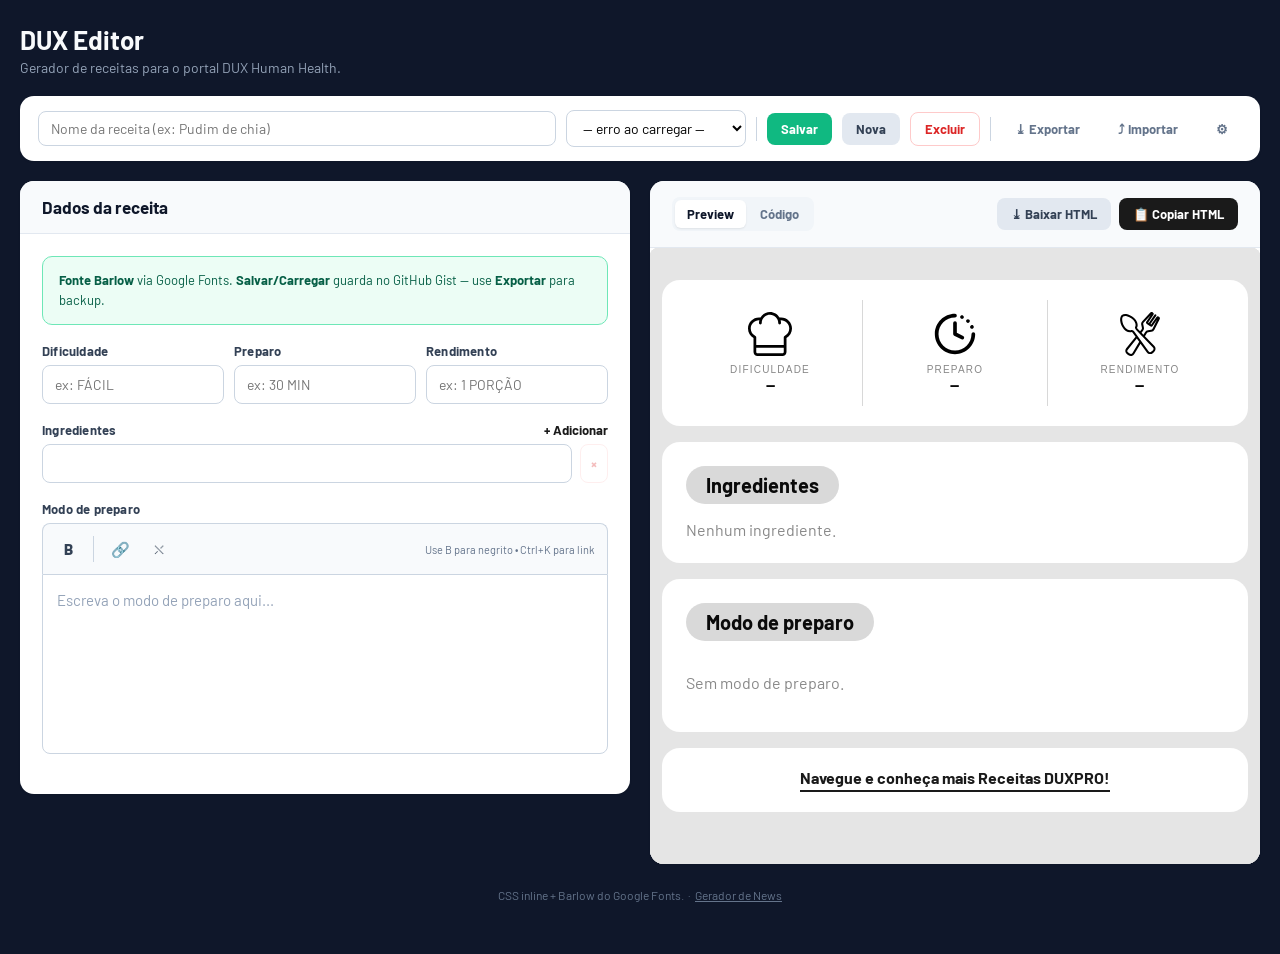
==== commit 21156209: "Add files via upload" ====
--- a/index.html
+++ b/index.html
@@ -237,9 +237,9 @@
     // O wrapper usa font-size:0 para eliminar o gap entre inline-blocks.
     // ================================================================
 
-    const iconChef = `<img src="[data-uri]" width="44" height="44" alt="" style="display:block;margin:0 auto 8px;border:0;">`;
-    const iconTimer = `<img src="[data-uri]" width="44" height="44" alt="" style="display:block;margin:0 auto 8px;border:0;">`;
-    const iconUtensils = `<img src="[data-uri]" width="44" height="44" alt="" style="display:block;margin:0 auto 8px;border:0;">`;
+    const iconChef = `<img src="https://digicriacao.github.io/dux-editor/DIFICULDADE.svg" width="44" height="44" alt="" style="display:block;margin:0 auto 8px;border:0;">`;
+    const iconTimer = `<img src="https://digicriacao.github.io/dux-editor/PREPARO.svg" width="44" height="44" alt="" style="display:block;margin:0 auto 8px;border:0;">`;
+    const iconUtensils = `<img src="https://digicriacao.github.io/dux-editor/RENDIMENTO.svg" width="44" height="44" alt="" style="display:block;margin:0 auto 8px;border:0;">`;
 
     const iconLabelStyle = `font-family:${fontStack};font-weight:500;font-size:10px;color:#888888;letter-spacing:1.2px;display:block;text-transform:uppercase;margin-bottom:2px;text-align:center;`;
     const iconValueStyle = `font-family:${fontStack};font-weight:700;font-size:14px;color:#0a0a0a;line-height:1.2;display:block;text-align:center;`;
